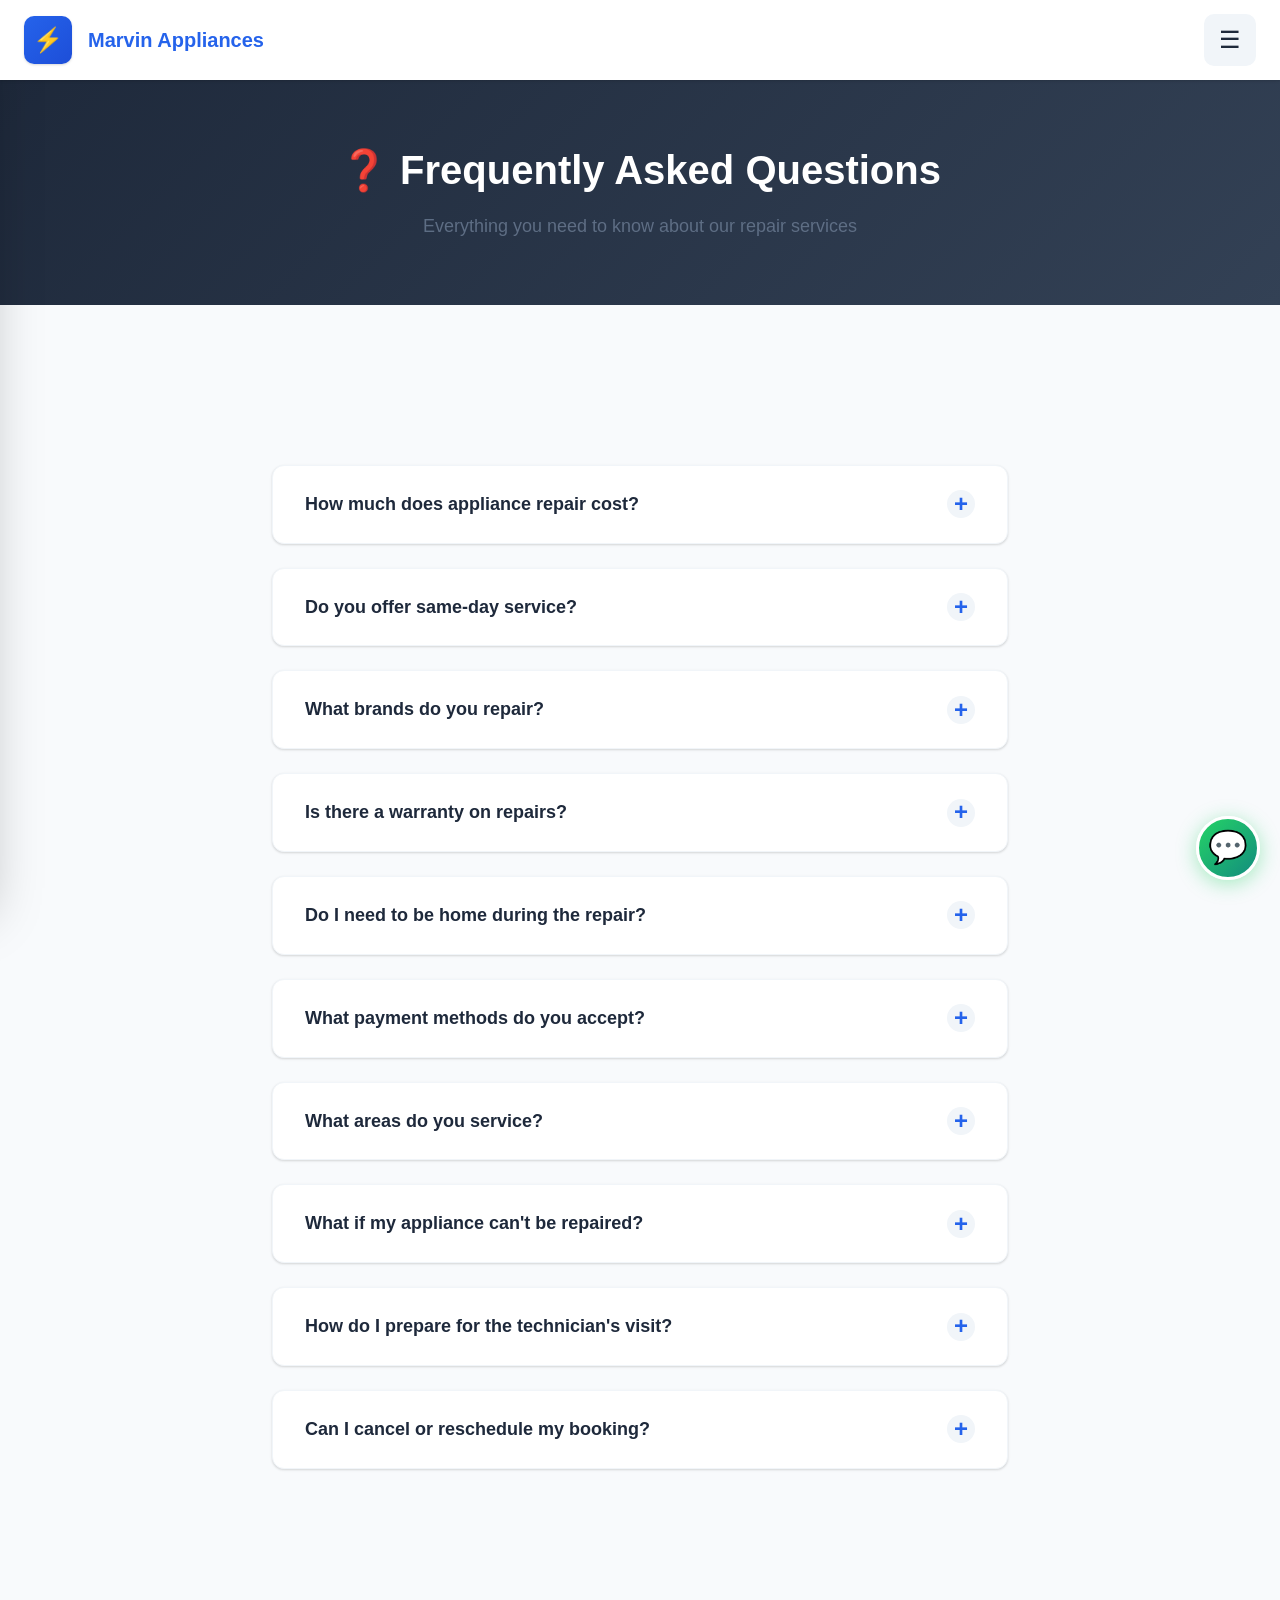
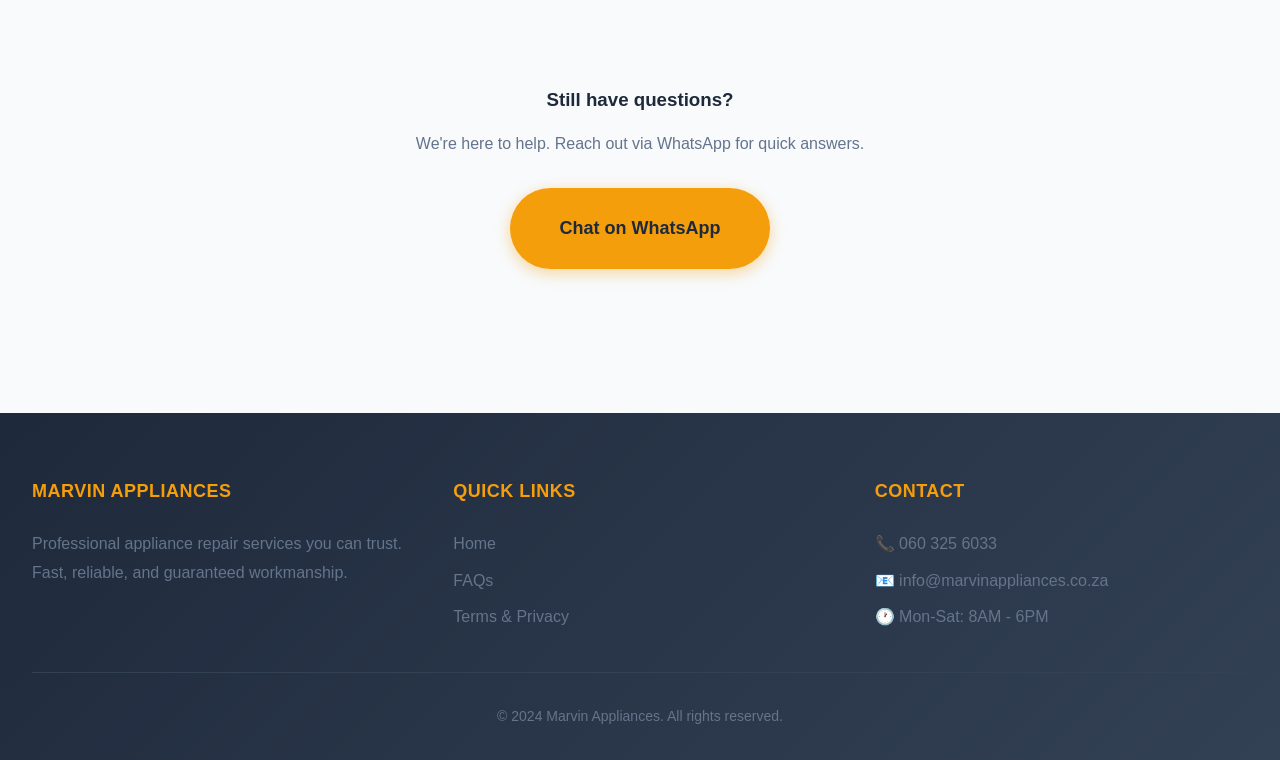
==== faq.html @ 92465cfc "update" ====
<!DOCTYPE html>
<html lang="en">
<head>
    <meta charset="UTF-8">
    <meta name="viewport" content="width=device-width, initial-scale=1.0, viewport-fit=cover">
    <meta name="description" content="Find answers about appliance repair pricing, warranties, booking process, and service areas.">
    <meta name="theme-color" content="#2563eb">
    <meta name="msapplication-TileColor" content="#2563eb">
    <meta name="apple-mobile-web-app-capable" content="yes">
    <meta name="apple-mobile-web-app-status-bar-style" content="default">
    <meta name="apple-mobile-web-app-title" content="Marvin Appliances">
    <meta name="format-detection" content="telephone=yes">
    <meta name="mobile-web-app-capable" content="yes">
    <link rel="canonical" href="https://marvinappliances.co.za/faq.html">
    <link rel="manifest" href="[data-uri]">
    <title>FAQs | Marvin Appliances</title>
    <link rel="stylesheet" href="styles.css">
</head>
<body>

    <!-- Header -->
    <header class="header">
        <a href="index.html" class="logo">
            <div class="logo-icon">⚡</div>
            <span>Marvin Appliances</span>
        </a>
        <button class="menu-toggle" id="menuToggle" aria-label="Toggle menu">
            ☰
        </button>
    </header>

    <!-- Sidebar Navigation -->
    <nav class="sidebar" id="sidebar">
        <ul class="sidebar-nav">
            <li><a href="index.html">🏠 Home</a></li>
            <li><a href="service-refrigerator.html">❄️ Refrigerator Repair</a></li>
            <li><a href="service-washing.html">🧺 Washing Machine Repair</a></li>
            <li><a href="service-microwave.html">🍳 Microwave & Oven Repair</a></li>
            <li><a href="service-tv.html">📺 TV & Electronics Repair</a></li>
            <li><a href="service-general.html">🔧 General Appliance Repair</a></li>
            <li><a href="faq.html">❓ FAQs</a></li>
            <li><a href="legal.html">📄 Terms & Privacy</a></li>
        </ul>
    </nav>
    <div class="sidebar-overlay" id="sidebarOverlay"></div>

    <!-- Page Header -->
    <section class="page-header">
        <h1>❓ Frequently Asked Questions</h1>
        <p>Everything you need to know about our repair services</p>
    </section>

    <main class="main-content">
        <section class="section" style="max-width: 800px;">

            <div class="faq-item">
                <div class="faq-question">
                    <span>How much does appliance repair cost?</span>
                    <span class="faq-icon">+</span>
                </div>
                <div class="faq-answer">
                    <p>Our call-out fee is R450, which includes diagnosis. Repair costs depend on the issue and parts needed. We provide a upfront quote before starting any work - no hidden fees. Most repairs range between R650 - R2500. We also offer a 'repair or replace' assessment if your appliance is old.</p>
                </div>
            </div>

            <div class="faq-item">
                <div class="faq-question">
                    <span>Do you offer same-day service?</span>
                    <span class="faq-icon">+</span>
                </div>
                <div class="faq-answer">
                    <p>Yes! For bookings made before 12 PM, we offer same-day service depending on your location and our schedule. Emergency repairs are prioritized. You'll get a confirmation call within 30 minutes of booking online.</p>
                </div>
            </div>

            <div class="faq-item">
                <div class="faq-question">
                    <span>What brands do you repair?</span>
                    <span class="faq-icon">+</span>
                </div>
                <div class="faq-answer">
                    <p>We repair all major brands including Samsung, LG, Defy, Whirlpool, Bosch, Siemens, Hisense, Kenwood, Russell Hobbs, and many more. If you don't see your brand listed, contact us - we likely still service it.</p>
                </div>
            </div>

            <div class="faq-item">
                <div class="faq-question">
                    <span>Is there a warranty on repairs?</span>
                    <span class="faq-icon">+</span>
                </div>
                <div class="faq-answer">
                    <p>Absolutely. All our repairs come with a 90-day warranty on workmanship and replaced parts. If the same issue recurs within this period, we'll fix it free of charge. This warranty is valid for the specific repair performed and does not cover new, unrelated issues.</p>
                </div>
            </div>

            <div class="faq-item">
                <div class="faq-question">
                    <span>Do I need to be home during the repair?</span>
                    <span class="faq-icon">+</span>
                </div>
                <div class="faq-answer">
                    <p>Yes, an adult (18+) needs to be present during the repair for access and payment authorization. The repair typically takes 1-2 hours depending on the complexity. We'll call 30 minutes before arrival so you don't have to wait around all day.</p>
                </div>
            </div>

            <div class="faq-item">
                <div class="faq-question">
                    <span>What payment methods do you accept?</span>
                    <span class="faq-icon">+</span>
                </div>
                <div class="faq-answer">
                    <p>We accept cash, EFT (Electronic Funds Transfer), and all major credit/debit cards. Payment is due upon completion of the repair. For EFT, we require proof of payment before the technician leaves.</p>
                </div>
            </div>

            <div class="faq-item">
                <div class="faq-question">
                    <span>What areas do you service?</span>
                    <span class="faq-icon">+</span>
                </div>
                <div class="faq-answer">
                    <p>We currently service Johannesburg, Pretoria, and surrounding areas within a 50km radius. If you're unsure whether we cover your area, WhatsApp us your location and we'll confirm immediately.</p>
                </div>
            </div>

            <div class="faq-item">
                <div class="faq-question">
                    <span>What if my appliance can't be repaired?</span>
                    <span class="faq-icon">+</span>
                </div>
                <div class="faq-answer">
                    <p>If we determine your appliance is beyond economical repair (BER), we'll provide a written assessment for insurance purposes if needed. You only pay the diagnosis fee (R450). We'll also give you honest advice on whether replacement makes more sense than repair.</p>
                </div>
            </div>

            <div class="faq-item">
                <div class="faq-question">
                    <span>How do I prepare for the technician's visit?</span>
                    <span class="faq-icon">+</span>
                </div>
                <div class="faq-answer">
                    <p>Please ensure the appliance is accessible (clear any items around it), have your appliance model number ready if possible, and ensure parking is available for our service vehicle. If it's a refrigerator, try to minimize opening it before we arrive to keep food cold.</p>
                </div>
            </div>

            <div class="faq-item">
                <div class="faq-question">
                    <span>Can I cancel or reschedule my booking?</span>
                    <span class="faq-icon">+</span>
                </div>
                <div class="faq-answer">
                    <p>Yes, you can cancel or reschedule free of charge up to 4 hours before your appointment. Please call or WhatsApp us at 060 325 6033. Late cancellations (less than 4 hours notice) may incur a R200 fee.</p>
                </div>
            </div>

        </section>

        <!-- Contact CTA -->
        <section class="section" style="text-align: center; background: var(--light); border-radius: 16px; margin: 2rem auto; max-width: 600px;">
            <h3>Still have questions?</h3>
            <p style="color: var(--secondary); margin: 1rem 0;">We're here to help. Reach out via WhatsApp for quick answers.</p>
            <a href="https://wa.me/27603256033" target="_blank" rel="noopener noreferrer" class="cta-button" style="margin-top: 1rem;">Chat on WhatsApp</a>
        </section>
    </main>

    <!-- Footer -->
    <footer class="footer">
        <div class="footer-content">
            <div class="footer-section">
                <h4>Marvin Appliances</h4>
                <p>Professional appliance repair services you can trust. Fast, reliable, and guaranteed workmanship.</p>
            </div>
            <div class="footer-section">
                <h4>Quick Links</h4>
                <p><a href="index.html">Home</a></p>
                <p><a href="faq.html">FAQs</a></p>
                <p><a href="legal.html">Terms & Privacy</a></p>
            </div>
            <div class="footer-section">
                <h4>Contact</h4>
                <p>📞 060 325 6033</p>
                <p>📧 info@marvinappliances.co.za</p>
                <p>🕐 Mon-Sat: 8AM - 6PM</p>
            </div>
        </div>
        <div class="footer-bottom">
            <p>&copy; 2024 Marvin Appliances. All rights reserved.</p>
        </div>
    </footer>

    <!-- WhatsApp Float Button -->
    <a href="https://wa.me/27603256033" target="_blank" rel="noopener noreferrer" class="whatsapp-float" target="_blank" rel="noopener noreferrer" aria-label="Chat on WhatsApp">
        💬
    </a>

    <script src="script.js"></script>

    <script src="script.js"></script>
</body>
</html>
---- styles.css ----
/* Marvin Appliances - Universal Responsive Design */
/* Mobile-First with Progressive Enhancement */

:root {
    /* Colors */
    --primary: #2563eb;
    --primary-dark: #1d4ed8;
    --primary-light: #3b82f6;
    --secondary: #64748b;
    --accent: #f59e0b;
    --accent-light: #fbbf24;
    --dark: #1e293b;
    --dark-light: #334155;
    --light: #f8fafc;
    --lighter: #f1f5f9;
    --white: #ffffff;
    --success: #10b981;
    --warning: #f59e0b;
    --error: #ef4444;
    --border: #e2e8f0;
    --border-light: #f1f5f9;

    /* Shadows */
    --shadow-xs: 0 1px 2px 0 rgba(0, 0, 0, 0.05);
    --shadow-sm: 0 1px 3px 0 rgba(0, 0, 0, 0.1), 0 1px 2px 0 rgba(0, 0, 0, 0.06);
    --shadow: 0 4px 6px -1px rgba(0, 0, 0, 0.1), 0 2px 4px -1px rgba(0, 0, 0, 0.06);
    --shadow-md: 0 10px 15px -3px rgba(0, 0, 0, 0.1), 0 4px 6px -2px rgba(0, 0, 0, 0.05);
    --shadow-lg: 0 20px 25px -5px rgba(0, 0, 0, 0.1), 0 10px 10px -5px rgba(0, 0, 0, 0.04);
    --shadow-xl: 0 25px 50px -12px rgba(0, 0, 0, 0.25);
    --shadow-inner: inset 0 2px 4px 0 rgba(0, 0, 0, 0.06);

    /* Spacing Scale */
    --space-1: clamp(0.25rem, 1vw, 0.5rem);
    --space-2: clamp(0.5rem, 2vw, 1rem);
    --space-3: clamp(0.75rem, 3vw, 1.5rem);
    --space-4: clamp(1rem, 4vw, 2rem);
    --space-5: clamp(1.5rem, 5vw, 3rem);
    --space-6: clamp(2rem, 6vw, 4rem);
    --space-8: clamp(3rem, 8vw, 6rem);

    /* Typography Scale */
    --text-xs: clamp(0.75rem, 2vw, 0.875rem);
    --text-sm: clamp(0.875rem, 2vw, 1rem);
    --text-base: clamp(0.9rem, 2.5vw, 1.125rem);
    --text-lg: clamp(1rem, 3vw, 1.25rem);
    --text-xl: clamp(1.125rem, 3.5vw, 1.5rem);
    --text-2xl: clamp(1.25rem, 4vw, 2rem);
    --text-3xl: clamp(1.5rem, 5vw, 2.5rem);
    --text-4xl: clamp(1.875rem, 6vw, 3.5rem);
    --text-5xl: clamp(2.25rem, 8vw, 4.5rem);

    /* Layout */
    --header-height: clamp(60px, 12vw, 80px);
    --max-width: 1400px;
    --content-max: 800px;

    /* Transitions */
    --transition-fast: 150ms ease;
    --transition-base: 300ms ease;
    --transition-slow: 500ms ease;
}

/* ==================== RESET & BASE ==================== */
*, *::before, *::after {
    margin: 0;
    padding: 0;
    box-sizing: border-box;
}

html {
    font-size: 16px;
    scroll-behavior: smooth;
    -webkit-text-size-adjust: 100%;
    -ms-text-size-adjust: 100%;
    -webkit-tap-highlight-color: transparent;
    text-rendering: optimizeLegibility;
    -webkit-font-smoothing: antialiased;
    -moz-osx-font-smoothing: grayscale;
}

body {
    font-family: -apple-system, BlinkMacSystemFont, 'Segoe UI', Roboto, 'Helvetica Neue', Arial, sans-serif;
    line-height: 1.6;
    color: var(--dark);
    background: var(--light);
    overflow-x: hidden;
    min-height: 100vh;
    min-height: 100dvh;
}

img, video, canvas, svg {
    display: block;
    max-width: 100%;
    height: auto;
}

input, button, textarea, select {
    font: inherit;
    color: inherit;
}

a {
    color: inherit;
    text-decoration: none;
}

ul, ol {
    list-style: none;
}

/* ==================== HEADER ==================== */
.header {
    background: var(--white);
    box-shadow: var(--shadow-sm);
    position: fixed;
    top: 0;
    left: 0;
    right: 0;
    z-index: 1000;
    height: var(--header-height);
    display: flex;
    align-items: center;
    justify-content: space-between;
    padding: 0 var(--space-3);
    transition: box-shadow var(--transition-base), transform var(--transition-base);
}

.header.scrolled {
    box-shadow: var(--shadow-md);
}

.header.hidden {
    transform: translateY(-100%);
}

.logo {
    display: flex;
    align-items: center;
    gap: var(--space-2);
    font-weight: 800;
    font-size: var(--text-lg);
    color: var(--primary);
    white-space: nowrap;
}

.logo-icon {
    width: clamp(36px, 10vw, 48px);
    height: clamp(36px, 10vw, 48px);
    background: linear-gradient(135deg, var(--primary) 0%, var(--primary-dark) 100%);
    border-radius: 10px;
    display: flex;
    align-items: center;
    justify-content: center;
    color: white;
    font-size: var(--text-xl);
    flex-shrink: 0;
    box-shadow: var(--shadow-sm);
}

/* Menu Toggle */
.menu-toggle {
    background: var(--lighter);
    border: none;
    border-radius: 10px;
    width: clamp(44px, 12vw, 52px);
    height: clamp(44px, 12vw, 52px);
    display: flex;
    align-items: center;
    justify-content: center;
    font-size: var(--text-xl);
    cursor: pointer;
    color: var(--dark);
    transition: all var(--transition-fast);
    position: relative;
    z-index: 1001;
    -webkit-tap-highlight-color: rgba(0,0,0,0.1);
}

.menu-toggle:hover, .menu-toggle:focus {
    background: var(--border);
    transform: scale(1.05);
}

.menu-toggle:active {
    transform: scale(0.95);
}

/* ==================== SIDEBAR ==================== */
.sidebar {
    position: fixed;
    top: 0;
    left: 0;
    width: min(85vw, 320px);
    height: 100vh;
    height: 100dvh;
    background: var(--white);
    box-shadow: var(--shadow-xl);
    z-index: 999;
    padding-top: calc(var(--header-height) + var(--space-4));
    overflow-y: auto;
    overflow-x: hidden;
    -webkit-overflow-scrolling: touch;
    transform: translateX(-100%);
    transition: transform var(--transition-base);
    will-change: transform;
}

.sidebar.active {
    transform: translateX(0);
}

.sidebar-overlay {
    position: fixed;
    inset: 0;
    background: rgba(0, 0, 0, 0.5);
    backdrop-filter: blur(4px);
    opacity: 0;
    visibility: hidden;
    transition: all var(--transition-base);
    z-index: 998;
}

.sidebar-overlay.active {
    opacity: 1;
    visibility: visible;
}

.sidebar-nav li {
    border-bottom: 1px solid var(--border-light);
}

.sidebar-nav a {
    display: flex;
    align-items: center;
    gap: var(--space-3);
    padding: var(--space-3) var(--space-4);
    font-weight: 500;
    font-size: var(--text-base);
    transition: all var(--transition-fast);
    position: relative;
    min-height: 56px;
}

.sidebar-nav a:hover, .sidebar-nav a:focus {
    background: var(--lighter);
    color: var(--primary);
    padding-left: calc(var(--space-4) + var(--space-2));
}

.sidebar-nav a::before {
    content: '';
    position: absolute;
    left: 0;
    top: 0;
    bottom: 0;
    width: 4px;
    background: var(--primary);
    transform: scaleY(0);
    transition: transform var(--transition-fast);
}

.sidebar-nav a:hover::before, .sidebar-nav a:focus::before {
    transform: scaleY(1);
}

/* ==================== MAIN CONTENT ==================== */
.main-content {
    margin-top: var(--header-height);
    min-height: calc(100dvh - var(--header-height));
}

/* ==================== HERO SECTION ==================== */
.hero {
    background: linear-gradient(135deg, var(--primary) 0%, var(--primary-dark) 100%);
    color: var(--white);
    padding: var(--space-8) var(--space-4);
    text-align: center;
    position: relative;
    overflow: hidden;
}

.hero::before {
    content: '';
    position: absolute;
    top: -50%;
    right: -20%;
    width: min(100vw, 800px);
    height: min(100vw, 800px);
    background: rgba(255, 255, 255, 0.08);
    border-radius: 50%;
    animation: float 20s ease-in-out infinite;
}

@keyframes float {
    0%, 100% { transform: translate(0, 0) rotate(0deg); }
    50% { transform: translate(-30px, -30px) rotate(10deg); }
}

.hero-content {
    position: relative;
    z-index: 1;
    max-width: var(--content-max);
    margin: 0 auto;
}

.hero h1 {
    font-size: var(--text-4xl);
    font-weight: 800;
    line-height: 1.2;
    margin-bottom: var(--space-3);
    text-wrap: balance;
}

.hero p {
    font-size: var(--text-lg);
    opacity: 0.95;
    margin-bottom: var(--space-5);
    max-width: 600px;
    margin-left: auto;
    margin-right: auto;
    text-wrap: pretty;
}

/* CTA Button */
.cta-button {
    display: inline-flex;
    align-items: center;
    justify-content: center;
    gap: var(--space-2);
    background: var(--accent);
    color: var(--dark);
    padding: var(--space-3) var(--space-5);
    border-radius: 50px;
    font-weight: 700;
    font-size: var(--text-base);
    box-shadow: 0 4px 15px rgba(245, 158, 11, 0.4);
    transition: all var(--transition-fast);
    min-height: 52px;
    border: 2px solid transparent;
    position: relative;
    overflow: hidden;
}

.cta-button::after {
    content: '';
    position: absolute;
    top: 50%;
    left: 50%;
    width: 0;
    height: 0;
    background: rgba(255,255,255,0.3);
    border-radius: 50%;
    transform: translate(-50%, -50%);
    transition: width 0.6s, height 0.6s;
}

.cta-button:hover, .cta-button:focus {
    transform: translateY(-2px);
    box-shadow: 0 8px 25px rgba(245, 158, 11, 0.5);
    background: var(--accent-light);
}

.cta-button:active {
    transform: translateY(0);
}

.cta-button:active::after {
    width: 300px;
    height: 300px;
}

/* ==================== SECTIONS ==================== */
.section {
    padding: var(--space-6) var(--space-4);
    max-width: var(--max-width);
    margin: 0 auto;
}

.section-title {
    text-align: center;
    font-size: var(--text-3xl);
    margin-bottom: var(--space-2);
    color: var(--dark);
    text-wrap: balance;
}

.section-subtitle {
    text-align: center;
    color: var(--secondary);
    margin-bottom: var(--space-5);
    font-size: var(--text-base);
    max-width: 600px;
    margin-left: auto;
    margin-right: auto;
}

/* ==================== SERVICES GRID ==================== */
.services-grid {
    display: grid;
    grid-template-columns: 1fr;
    gap: var(--space-4);
    margin-top: var(--space-4);
}

.service-card {
    background: var(--white);
    border-radius: 16px;
    padding: var(--space-4);
    box-shadow: var(--shadow);
    transition: all var(--transition-base);
    border: 1px solid var(--border-light);
    display: flex;
    flex-direction: column;
    position: relative;
    overflow: hidden;
}

.service-card::before {
    content: '';
    position: absolute;
    top: 0;
    left: 0;
    right: 0;
    height: 3px;
    background: linear-gradient(90deg, var(--primary), var(--primary-light));
    transform: scaleX(0);
    transition: transform var(--transition-base);
}

.service-card:hover, .service-card:focus {
    transform: translateY(-4px);
    box-shadow: var(--shadow-lg);
    border-color: var(--primary);
}

.service-card:hover::before, .service-card:focus::before {
    transform: scaleX(1);
}

.service-icon {
    width: clamp(56px, 15vw, 64px);
    height: clamp(56px, 15vw, 64px);
    background: linear-gradient(135deg, var(--lighter) 0%, var(--border-light) 100%);
    border-radius: 12px;
    display: flex;
    align-items: center;
    justify-content: center;
    font-size: var(--text-2xl);
    margin-bottom: var(--space-3);
    transition: all var(--transition-base);
    flex-shrink: 0;
}

.service-card:hover .service-icon, .service-card:focus .service-icon {
    background: var(--primary);
    color: white;
    transform: scale(1.1) rotate(5deg);
}

.service-card h3 {
    font-size: var(--text-xl);
    margin-bottom: var(--space-2);
    color: var(--dark);
}

.service-card p {
    color: var(--secondary);
    font-size: var(--text-sm);
    line-height: 1.7;
    flex-grow: 1;
    margin-bottom: var(--space-3);
}

.service-link {
    color: var(--primary);
    font-weight: 600;
    display: inline-flex;
    align-items: center;
    gap: var(--space-2);
    font-size: var(--text-sm);
    transition: gap var(--transition-fast);
}

.service-card:hover .service-link {
    gap: var(--space-3);
}

/* ==================== TRUST SECTION ==================== */
.trust-section {
    background: var(--white);
    padding: var(--space-6) var(--space-4);
}

.trust-grid {
    display: grid;
    grid-template-columns: repeat(2, 1fr);
    gap: var(--space-4);
    max-width: 900px;
    margin: 0 auto;
}

.trust-item {
    text-align: center;
    padding: var(--space-3);
    background: var(--lighter);
    border-radius: 12px;
    transition: all var(--transition-fast);
}

.trust-item:hover {
    transform: translateY(-2px);
    box-shadow: var(--shadow-sm);
}

.trust-number {
    font-size: var(--text-3xl);
    font-weight: 800;
    color: var(--primary);
    display: block;
    line-height: 1;
    margin-bottom: var(--space-1);
}

.trust-label {
    color: var(--secondary);
    font-size: var(--text-xs);
    text-transform: uppercase;
    letter-spacing: 0.5px;
    font-weight: 600;
}

/* ==================== PAGE HEADER ==================== */
.page-header {
    background: linear-gradient(135deg, var(--dark) 0%, var(--dark-light) 100%);
    color: var(--white);
    padding: var(--space-6) var(--space-4);
    text-align: center;
    margin-top: var(--header-height);
}

.page-header h1 {
    font-size: var(--text-3xl);
    margin-bottom: var(--space-2);
    line-height: 1.3;
}

.page-header p {
    color: var(--secondary);
    font-size: var(--text-base);
    opacity: 0.9;
}

/* ==================== BOOKING FORM ==================== */
.booking-section {
    max-width: min(90vw, 600px);
    margin: 0 auto;
    padding: var(--space-4);
}

.form-wrapper {
    background: var(--white);
    border-radius: 20px;
    padding: var(--space-4);
    box-shadow: var(--shadow);
    border: 1px solid var(--border-light);
}

.form-group {
    margin-bottom: var(--space-3);
}

.form-group label {
    display: block;
    margin-bottom: var(--space-1);
    font-weight: 600;
    color: var(--dark);
    font-size: var(--text-sm);
}

.form-group label .required {
    color: var(--error);
    margin-left: 2px;
}

.form-group input,
.form-group select,
.form-group textarea {
    width: 100%;
    padding: var(--space-3);
    border: 2px solid var(--border);
    border-radius: 10px;
    font-size: var(--text-base);
    transition: all var(--transition-fast);
    background: var(--white);
    min-height: 52px;
}

.form-group input:focus,
.form-group select:focus,
.form-group textarea:focus {
    outline: none;
    border-color: var(--primary);
    box-shadow: 0 0 0 4px rgba(37, 99, 235, 0.1);
}

.form-group input:hover,
.form-group select:hover,
.form-group textarea:hover {
    border-color: var(--secondary);
}

.form-group textarea {
    resize: vertical;
    min-height: 120px;
}

.form-row {
    display: grid;
    grid-template-columns: 1fr;
    gap: var(--space-3);
}

.submit-btn {
    width: 100%;
    background: linear-gradient(135deg, var(--primary) 0%, var(--primary-dark) 100%);
    color: white;
    border: none;
    padding: var(--space-3);
    border-radius: 10px;
    font-size: var(--text-base);
    font-weight: 700;
    cursor: pointer;
    transition: all var(--transition-fast);
    min-height: 56px;
    display: flex;
    align-items: center;
    justify-content: center;
    gap: var(--space-2);
    position: relative;
    overflow: hidden;
}

.submit-btn:hover, .submit-btn:focus {
    transform: translateY(-2px);
    box-shadow: var(--shadow-md);
}

.submit-btn:active {
    transform: translateY(0);
}

.submit-btn:disabled {
    opacity: 0.7;
    cursor: not-allowed;
    transform: none;
}

/* ==================== FAQ ==================== */
.faq-list {
    max-width: min(90vw, 800px);
    margin: 0 auto;
}

.faq-item {
    background: var(--white);
    border-radius: 12px;
    margin-bottom: var(--space-3);
    box-shadow: var(--shadow-sm);
    overflow: hidden;
    border: 1px solid var(--border-light);
}

.faq-question {
    padding: var(--space-3) var(--space-4);
    cursor: pointer;
    display: flex;
    justify-content: space-between;
    align-items: center;
    font-weight: 600;
    font-size: var(--text-base);
    transition: all var(--transition-fast);
    gap: var(--space-3);
    min-height: 60px;
}

.faq-question:hover, .faq-question:focus {
    background: var(--lighter);
}

.faq-icon {
    font-size: var(--text-xl);
    transition: transform var(--transition-base);
    flex-shrink: 0;
    color: var(--primary);
    width: 28px;
    height: 28px;
    display: flex;
    align-items: center;
    justify-content: center;
    background: var(--lighter);
    border-radius: 50%;
}

.faq-item.active .faq-icon {
    transform: rotate(45deg);
    background: var(--primary);
    color: white;
}

.faq-answer {
    padding: 0 var(--space-4);
    max-height: 0;
    overflow: hidden;
    transition: all var(--transition-base);
    color: var(--secondary);
    font-size: var(--text-sm);
    line-height: 1.8;
}

.faq-item.active .faq-answer {
    padding: 0 var(--space-4) var(--space-4);
    max-height: 500px;
}

/* ==================== LEGAL CONTENT ==================== */
.legal-content {
    max-width: min(90vw, 800px);
    margin: 0 auto;
    padding: var(--space-4);
    background: var(--white);
    border-radius: 16px;
    box-shadow: var(--shadow);
    border: 1px solid var(--border-light);
}

.legal-content h2 {
    color: var(--dark);
    margin: var(--space-5) 0 var(--space-3);
    font-size: var(--text-xl);
    padding-bottom: var(--space-2);
    border-bottom: 2px solid var(--border);
}

.legal-content h2:first-child {
    margin-top: 0;
}

.legal-content h3 {
    color: var(--secondary);
    margin: var(--space-4) 0 var(--space-2);
    font-size: var(--text-lg);
}

.legal-content p,
.legal-content li {
    color: var(--secondary);
    margin-bottom: var(--space-2);
    line-height: 1.8;
    font-size: var(--text-sm);
}

.legal-content ul {
    padding-left: var(--space-4);
    margin-bottom: var(--space-3);
}

.legal-content li {
    position: relative;
}

.legal-content li::marker {
    color: var(--primary);
}

/* ==================== WHATSAPP FLOAT ==================== */
.whatsapp-float {
    position: fixed;
    bottom: max(20px, env(safe-area-inset-bottom));
    right: max(20px, env(safe-area-inset-right));
    width: clamp(56px, 15vw, 64px);
    height: clamp(56px, 15vw, 64px);
    background: linear-gradient(135deg, #25d366 0%, #128c7e 100%);
    color: white;
    border-radius: 50%;
    display: flex;
    align-items: center;
    justify-content: center;
    font-size: var(--text-2xl);
    box-shadow: 0 4px 20px rgba(37, 211, 102, 0.4);
    cursor: pointer;
    z-index: 997;
    transition: all var(--transition-fast);
    border: 3px solid white;
    animation: pulse 2s infinite;
}

@keyframes pulse {
    0%, 100% { box-shadow: 0 4px 20px rgba(37, 211, 102, 0.4); }
    50% { box-shadow: 0 4px 30px rgba(37, 211, 102, 0.6); }
}

.whatsapp-float:hover, .whatsapp-float:focus {
    transform: scale(1.1) rotate(10deg);
    animation: none;
}

.whatsapp-float:active {
    transform: scale(0.95);
}

/* ==================== FOOTER ==================== */
.footer {
    background: linear-gradient(135deg, var(--dark) 0%, var(--dark-light) 100%);
    color: var(--white);
    padding: var(--space-6) var(--space-4) var(--space-4);
    margin-top: var(--space-6);
}

.footer-content {
    max-width: var(--max-width);
    margin: 0 auto;
    display: grid;
    grid-template-columns: 1fr;
    gap: var(--space-5);
}

.footer-section h4 {
    margin-bottom: var(--space-3);
    color: var(--accent);
    font-size: var(--text-base);
    text-transform: uppercase;
    letter-spacing: 0.5px;
}

.footer-section p,
.footer-section a {
    color: var(--secondary);
    text-decoration: none;
    line-height: 1.8;
    font-size: var(--text-sm);
    display: block;
    margin-bottom: var(--space-1);
    transition: color var(--transition-fast);
}

.footer-section a:hover, .footer-section a:focus {
    color: var(--white);
}

.footer-bottom {
    text-align: center;
    padding-top: var(--space-4);
    margin-top: var(--space-4);
    border-top: 1px solid var(--dark-light);
    color: var(--secondary);
    font-size: var(--text-xs);
}

/* ==================== SUCCESS MESSAGE ==================== */
.success-message {
    background: linear-gradient(135deg, var(--success) 0%, #059669 100%);
    color: white;
    padding: var(--space-3);
    border-radius: 10px;
    margin-bottom: var(--space-4);
    display: none;
    font-size: var(--text-sm);
    text-align: center;
    font-weight: 600;
    animation: slideDown 0.3s ease;
}

.success-message.show {
    display: block;
}

@keyframes slideDown {
    from {
        opacity: 0;
        transform: translateY(-10px);
    }
    to {
        opacity: 1;
        transform: translateY(0);
    }
}

/* ==================== UTILITY CLASSES ==================== */
.text-center { text-align: center; }
.text-left { text-align: left; }
.text-right { text-align: right; }
.hidden { display: none !important; }
.sr-only {
    position: absolute;
    width: 1px;
    height: 1px;
    padding: 0;
    margin: -1px;
    overflow: hidden;
    clip: rect(0, 0, 0, 0);
    white-space: nowrap;
    border: 0;
}

/* ==================== TABLET (768px) ==================== */
@media (min-width: 768px) {
    .services-grid {
        grid-template-columns: repeat(2, 1fr);
    }

    .trust-grid {
        grid-template-columns: repeat(4, 1fr);
    }

    .footer-content {
        grid-template-columns: repeat(2, 1fr);
    }

    .form-row {
        grid-template-columns: repeat(2, 1fr);
    }

    .hero h1 {
        font-size: var(--text-5xl);
    }
}

/* ==================== LAPTOP (1024px) ==================== */
@media (min-width: 1024px) {
    .services-grid {
        grid-template-columns: repeat(3, 1fr);
    }

    .services-grid.two-col {
        grid-template-columns: repeat(2, 1fr);
        max-width: 900px;
        margin-left: auto;
        margin-right: auto;
    }

    .footer-content {
        grid-template-columns: repeat(3, 1fr);
    }

    .hero h1 {
        font-size: 3.5rem;
    }

    .section {
        padding: 5rem 2rem;
    }
}

/* ==================== DESKTOP (1280px) ==================== */
@media (min-width: 1280px) {
    .services-grid {
        gap: 2rem;
    }

    .hero h1 {
        font-size: 4rem;
    }
}

/* ==================== LARGE SCREENS (1536px) ==================== */
@media (min-width: 1536px) {
    :root {
        --max-width: 1600px;
    }

    .section {
        padding: 6rem 2rem;
    }
}

/* ==================== SMALL PHONES (320px - 375px) ==================== */
@media (max-width: 375px) {
    :root {
        --text-base: 0.875rem;
        --text-lg: 1rem;
    }

    .trust-grid {
        grid-template-columns: 1fr;
        gap: var(--space-2);
    }

    .trust-item {
        display: flex;
        align-items: center;
        justify-content: space-between;
        text-align: left;
        padding: var(--space-2) var(--space-3);
    }

    .trust-number {
        font-size: var(--text-xl);
    }

    .sidebar {
        width: 90vw;
    }
}

/* ==================== LANDSCAPE MOBILE ==================== */
@media (max-height: 500px) and (orientation: landscape) {
    .hero {
        padding: var(--space-4) var(--space-3);
    }

    .hero h1 {
        font-size: var(--text-2xl);
    }

    .sidebar {
        padding-top: 60px;
    }

    :root {
        --header-height: 50px;
    }
}

/* ==================== ACCESSIBILITY ==================== */
@media (prefers-reduced-motion: reduce) {
    *, *::before, *::after {
        animation-duration: 0.01ms !important;
        animation-iteration-count: 1 !important;
        transition-duration: 0.01ms !important;
        scroll-behavior: auto !important;
    }

    .whatsapp-float {
        animation: none;
    }
}

/* Focus Visible */
:focus-visible {
    outline: 3px solid var(--accent);
    outline-offset: 2px;
}

/* High Contrast */
@media (prefers-contrast: high) {
    :root {
        --primary: #0052cc;
        --secondary: #000000;
        --border: #000000;
    }

    .service-card, .faq-item, .legal-content {
        border: 2px solid black;
    }
}

/* ==================== DARK MODE ==================== */
@media (prefers-color-scheme: dark) {
    :root {
        --light: #0f172a;
        --lighter: #1e293b;
        --white: #1e293b;
        --dark: #f8fafc;
        --border: #334155;
        --border-light: #334155;
    }

    body {
        background: var(--light);
    }

    .header, .service-card, .faq-item, .legal-content, .form-wrapper {
        background: var(--white);
    }

    .trust-section {
        background: var(--white);
    }

    .form-group input, .form-group select, .form-group textarea {
        background: #334155;
        color: white;
        border-color: #475569;
    }

    .sidebar-nav a:hover, .sidebar-nav a:focus {
        background: var(--lighter);
    }
}

/* ==================== PRINT ==================== */
@media print {
    .header, .sidebar, .sidebar-overlay, .whatsapp-float, .cta-button, .submit-btn, .menu-toggle {
        display: none !important;
    }

    .main-content {
        margin-top: 0;
    }

    body {
        background: white;
        color: black;
    }

    .service-card, .faq-item, .legal-content {
        break-inside: avoid;
        box-shadow: none;
        border: 1px solid #ccc;
        page-break-inside: avoid;
    }

    a[href]::after {
        content: " (" attr(href) ")";
        font-size: 0.8em;
        opacity: 0.7;
    }
}

/* ==================== TOUCH DEVICE OPTIMIZATIONS ==================== */
@media (hover: none) and (pointer: coarse) {
    .service-card:hover {
        transform: none;
    }

    .service-card:active {
        transform: scale(0.98);
    }

    .cta-button:hover, .whatsapp-float:hover {
        transform: none;
    }

    .cta-button:active, .whatsapp-float:active {
        transform: scale(0.95);
    }
}

/* ==================== SAFE AREA SUPPORT ==================== */
@supports (padding-top: env(safe-area-inset-top)) {
    .header {
        padding-top: env(safe-area-inset-top);
        height: calc(var(--header-height) + env(safe-area-inset-top));
    }

    .main-content {
        margin-top: calc(var(--header-height) + env(safe-area-inset-top));
    }

    .sidebar {
        padding-top: calc(var(--header-height) + env(safe-area-inset-top) + var(--space-4));
    }

    .page-header {
        margin-top: calc(var(--header-height) + env(safe-area-inset-top));
    }

    .whatsapp-float {
        bottom: max(20px, env(safe-area-inset-bottom));
        right: max(20px, env(safe-area-inset-right));
    }
}

/* ==================== iOS SAFARI FIXES ==================== */
@supports (-webkit-touch-callout: none) {
    body {
        -webkit-overflow-scrolling: touch;
    }

    .sidebar {
        -webkit-overflow-scrolling: touch;
    }

    input, textarea, select {
        font-size: 16px; /* Prevents zoom on focus */
    }
}

/* ==================== MODERN BROWSER FEATURES ==================== */
@supports (container-type: inline-size) {
    .service-card {
        container-type: inline-size;
    }
}

@supports (aspect-ratio: 1) {
    .logo-icon {
        aspect-ratio: 1;
    }
}
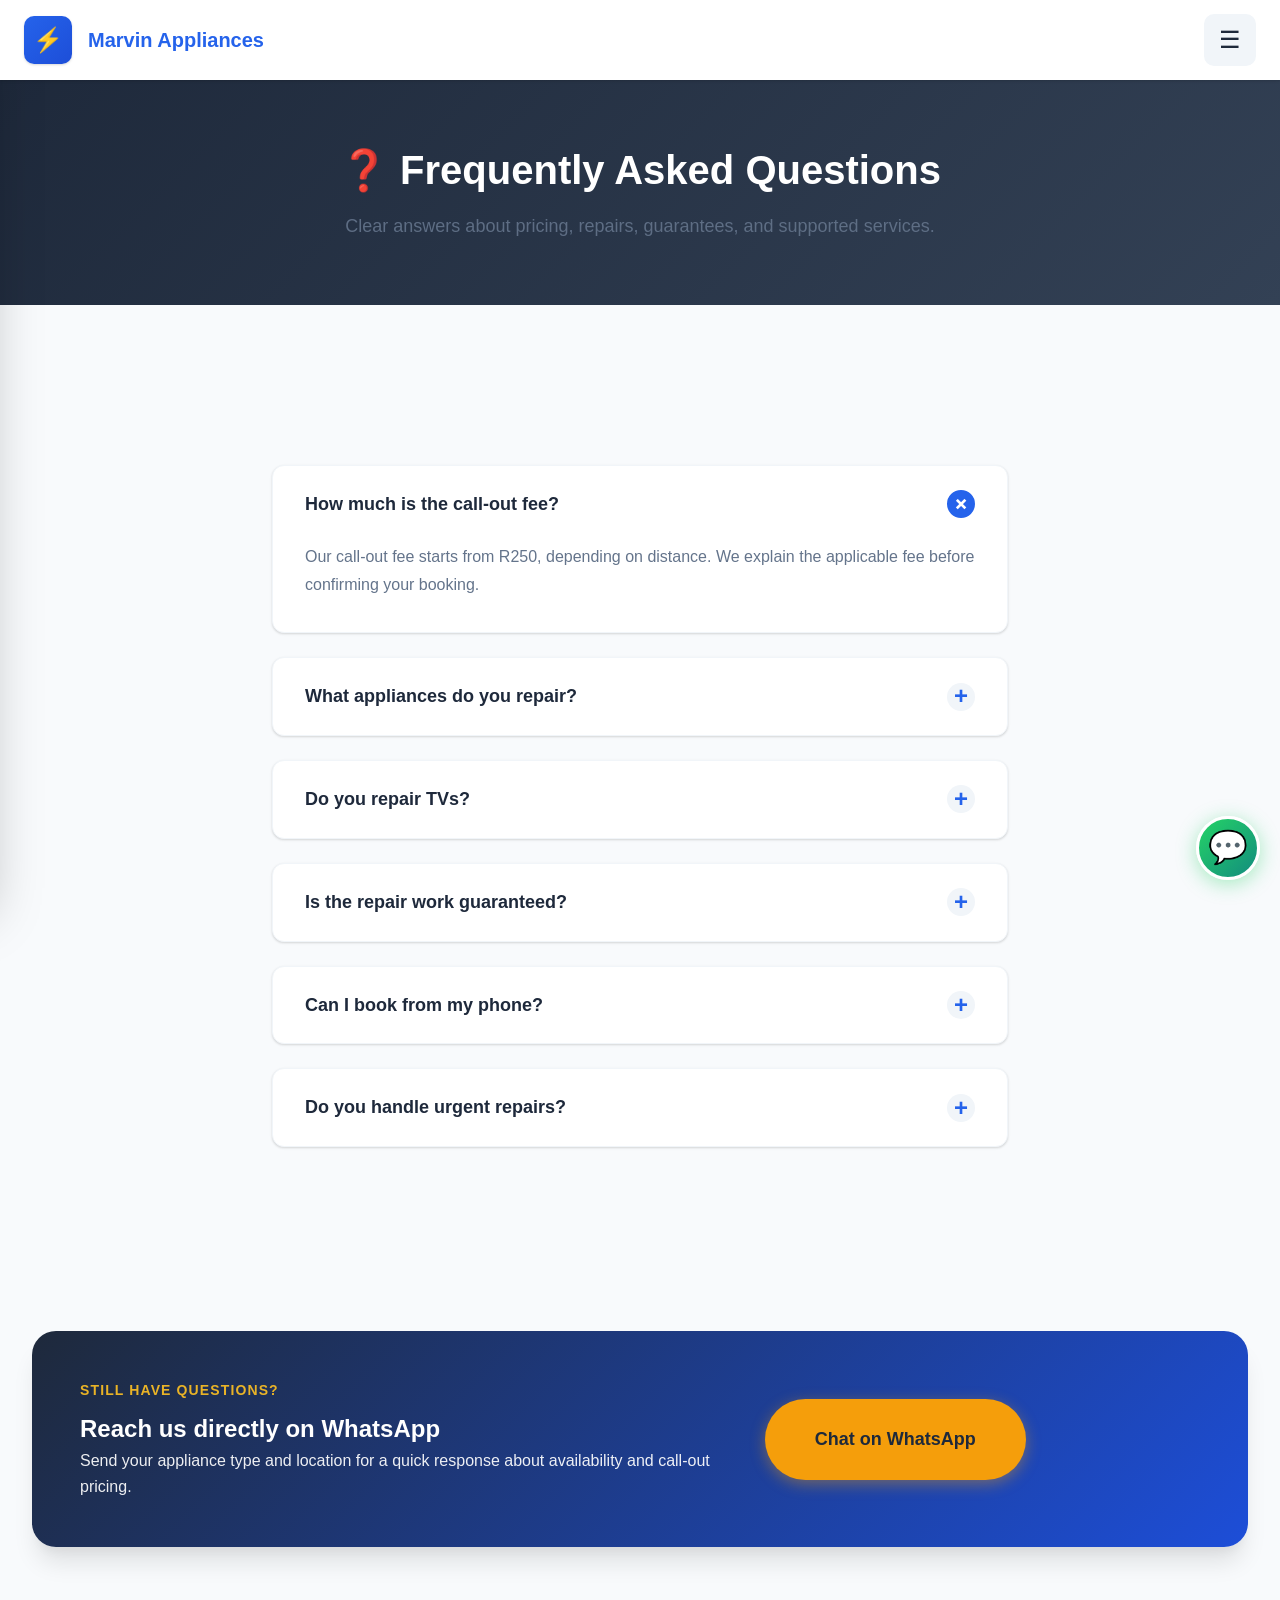
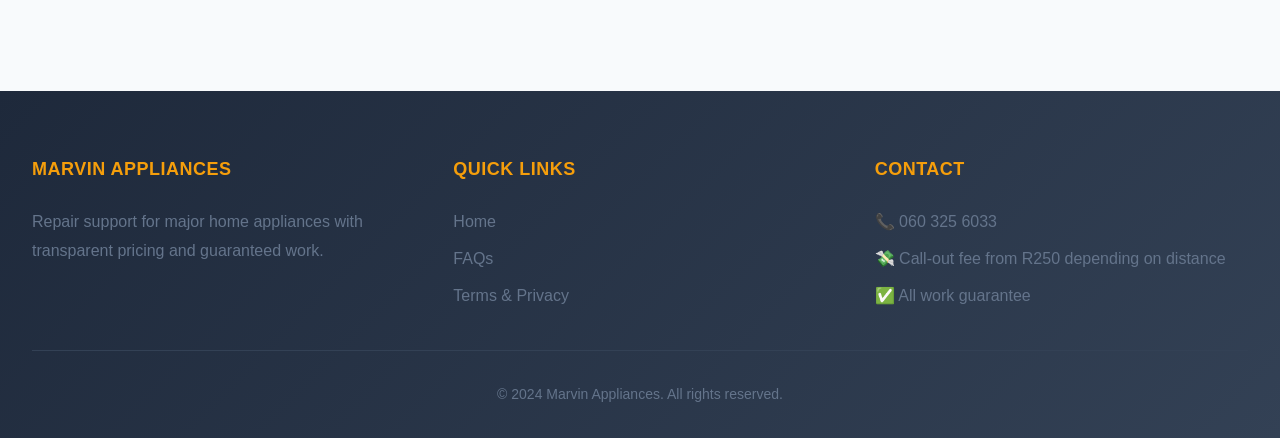
==== commit ea3b648c: "Update appliance services and mobile layout" ====
--- a/faq.html
+++ b/faq.html
@@ -3,7 +3,7 @@
 <head>
     <meta charset="UTF-8">
     <meta name="viewport" content="width=device-width, initial-scale=1.0, viewport-fit=cover">
-    <meta name="description" content="Find answers about appliance repair pricing, warranties, booking process, and service areas.">
+    <meta name="description" content="Answers about pricing, guarantees, service areas, and supported appliance categories for Marvin Appliances.">
     <meta name="theme-color" content="#2563eb">
     <meta name="msapplication-TileColor" content="#2563eb">
     <meta name="apple-mobile-web-app-capable" content="yes">
@@ -12,163 +12,85 @@
     <meta name="format-detection" content="telephone=yes">
     <meta name="mobile-web-app-capable" content="yes">
     <link rel="canonical" href="https://marvinappliances.co.za/faq.html">
-    <link rel="manifest" href="[data-uri]">
     <title>FAQs | Marvin Appliances</title>
     <link rel="stylesheet" href="styles.css">
 </head>
 <body>
-
-    <!-- Header -->
     <header class="header">
-        <a href="index.html" class="logo">
-            <div class="logo-icon">⚡</div>
-            <span>Marvin Appliances</span>
-        </a>
-        <button class="menu-toggle" id="menuToggle" aria-label="Toggle menu">
-            ☰
-        </button>
+        <a href="index.html" class="logo"><div class="logo-icon">⚡</div><span>Marvin Appliances</span></a>
+        <button class="menu-toggle" id="menuToggle" aria-label="Toggle menu" aria-expanded="false">☰</button>
     </header>
 
-    <!-- Sidebar Navigation -->
     <nav class="sidebar" id="sidebar">
         <ul class="sidebar-nav">
             <li><a href="index.html">🏠 Home</a></li>
-            <li><a href="service-refrigerator.html">❄️ Refrigerator Repair</a></li>
-            <li><a href="service-washing.html">🧺 Washing Machine Repair</a></li>
-            <li><a href="service-microwave.html">🍳 Microwave & Oven Repair</a></li>
-            <li><a href="service-tv.html">📺 TV & Electronics Repair</a></li>
-            <li><a href="service-general.html">🔧 General Appliance Repair</a></li>
+            <li><a href="service-refrigerator.html">❄️ Fridge, Freezer & Ice Machine</a></li>
+            <li><a href="service-washing.html">🧺 Washing Machine & Tumble Dryer</a></li>
+            <li><a href="service-microwave.html">🍳 Microwaves, Stoves & Ovens</a></li>
+            <li><a href="service-general.html">🔧 Dishwashers, Gas Stoves & Geysers</a></li>
             <li><a href="faq.html">❓ FAQs</a></li>
             <li><a href="legal.html">📄 Terms & Privacy</a></li>
         </ul>
     </nav>
     <div class="sidebar-overlay" id="sidebarOverlay"></div>
 
-    <!-- Page Header -->
     <section class="page-header">
         <h1>❓ Frequently Asked Questions</h1>
-        <p>Everything you need to know about our repair services</p>
+        <p>Clear answers about pricing, repairs, guarantees, and supported services.</p>
     </section>
 
     <main class="main-content">
-        <section class="section" style="max-width: 800px;">
-
-            <div class="faq-item">
-                <div class="faq-question">
-                    <span>How much does appliance repair cost?</span>
-                    <span class="faq-icon">+</span>
-                </div>
-                <div class="faq-answer">
-                    <p>Our call-out fee is R450, which includes diagnosis. Repair costs depend on the issue and parts needed. We provide a upfront quote before starting any work - no hidden fees. Most repairs range between R650 - R2500. We also offer a 'repair or replace' assessment if your appliance is old.</p>
-                </div>
+        <section class="section faq-list">
+            <div class="faq-item active">
+                <div class="faq-question"><span>How much is the call-out fee?</span><span class="faq-icon">+</span></div>
+                <div class="faq-answer"><p>Our call-out fee starts from R250, depending on distance. We explain the applicable fee before confirming your booking.</p></div>
             </div>
 
             <div class="faq-item">
-                <div class="faq-question">
-                    <span>Do you offer same-day service?</span>
-                    <span class="faq-icon">+</span>
-                </div>
-                <div class="faq-answer">
-                    <p>Yes! For bookings made before 12 PM, we offer same-day service depending on your location and our schedule. Emergency repairs are prioritized. You'll get a confirmation call within 30 minutes of booking online.</p>
-                </div>
+                <div class="faq-question"><span>What appliances do you repair?</span><span class="faq-icon">+</span></div>
+                <div class="faq-answer"><p>We repair washing machines, tumble dryers, fridge and freezers, stoves and ovens, microwaves, dishwashers, gas stoves, geysers, and ice machines.</p></div>
             </div>
 
             <div class="faq-item">
-                <div class="faq-question">
-                    <span>What brands do you repair?</span>
-                    <span class="faq-icon">+</span>
-                </div>
-                <div class="faq-answer">
-                    <p>We repair all major brands including Samsung, LG, Defy, Whirlpool, Bosch, Siemens, Hisense, Kenwood, Russell Hobbs, and many more. If you don't see your brand listed, contact us - we likely still service it.</p>
-                </div>
+                <div class="faq-question"><span>Do you repair TVs?</span><span class="faq-icon">+</span></div>
+                <div class="faq-answer"><p>No. The website is now focused only on the appliance categories listed above, and TV repairs are intentionally excluded.</p></div>
             </div>
 
             <div class="faq-item">
-                <div class="faq-question">
-                    <span>Is there a warranty on repairs?</span>
-                    <span class="faq-icon">+</span>
-                </div>
-                <div class="faq-answer">
-                    <p>Absolutely. All our repairs come with a 90-day warranty on workmanship and replaced parts. If the same issue recurs within this period, we'll fix it free of charge. This warranty is valid for the specific repair performed and does not cover new, unrelated issues.</p>
-                </div>
+                <div class="faq-question"><span>Is the repair work guaranteed?</span><span class="faq-icon">+</span></div>
+                <div class="faq-answer"><p>Yes. All completed repair work is backed by our workmanship guarantee, giving customers extra confidence when booking with us.</p></div>
             </div>
 
             <div class="faq-item">
-                <div class="faq-question">
-                    <span>Do I need to be home during the repair?</span>
-                    <span class="faq-icon">+</span>
-                </div>
-                <div class="faq-answer">
-                    <p>Yes, an adult (18+) needs to be present during the repair for access and payment authorization. The repair typically takes 1-2 hours depending on the complexity. We'll call 30 minutes before arrival so you don't have to wait around all day.</p>
-                </div>
+                <div class="faq-question"><span>Can I book from my phone?</span><span class="faq-icon">+</span></div>
+                <div class="faq-answer"><p>Yes. The site layout and booking forms were designed to work cleanly on mobile, tablet, laptop, and larger screens.</p></div>
             </div>
 
             <div class="faq-item">
-                <div class="faq-question">
-                    <span>What payment methods do you accept?</span>
-                    <span class="faq-icon">+</span>
+                <div class="faq-question"><span>Do you handle urgent repairs?</span><span class="faq-icon">+</span></div>
+                <div class="faq-answer"><p>Yes. Message or call us with the appliance type, your area, and the fault so we can guide you on the next available slot.</p></div>
+            </div>
+        </section>
+
+        <section class="section">
+            <div class="contact-banner">
+                <div>
+                    <p class="contact-banner-label">Still have questions?</p>
+                    <h2>Reach us directly on WhatsApp</h2>
+                    <p>Send your appliance type and location for a quick response about availability and call-out pricing.</p>
                 </div>
-                <div class="faq-answer">
-                    <p>We accept cash, EFT (Electronic Funds Transfer), and all major credit/debit cards. Payment is due upon completion of the repair. For EFT, we require proof of payment before the technician leaves.</p>
+                <div class="contact-banner-actions">
+                    <a href="https://wa.me/27603256033" target="_blank" rel="noopener noreferrer" class="cta-button">Chat on WhatsApp</a>
                 </div>
             </div>
-
-            <div class="faq-item">
-                <div class="faq-question">
-                    <span>What areas do you service?</span>
-                    <span class="faq-icon">+</span>
-                </div>
-                <div class="faq-answer">
-                    <p>We currently service Johannesburg, Pretoria, and surrounding areas within a 50km radius. If you're unsure whether we cover your area, WhatsApp us your location and we'll confirm immediately.</p>
-                </div>
-            </div>
-
-            <div class="faq-item">
-                <div class="faq-question">
-                    <span>What if my appliance can't be repaired?</span>
-                    <span class="faq-icon">+</span>
-                </div>
-                <div class="faq-answer">
-                    <p>If we determine your appliance is beyond economical repair (BER), we'll provide a written assessment for insurance purposes if needed. You only pay the diagnosis fee (R450). We'll also give you honest advice on whether replacement makes more sense than repair.</p>
-                </div>
-            </div>
-
-            <div class="faq-item">
-                <div class="faq-question">
-                    <span>How do I prepare for the technician's visit?</span>
-                    <span class="faq-icon">+</span>
-                </div>
-                <div class="faq-answer">
-                    <p>Please ensure the appliance is accessible (clear any items around it), have your appliance model number ready if possible, and ensure parking is available for our service vehicle. If it's a refrigerator, try to minimize opening it before we arrive to keep food cold.</p>
-                </div>
-            </div>
-
-            <div class="faq-item">
-                <div class="faq-question">
-                    <span>Can I cancel or reschedule my booking?</span>
-                    <span class="faq-icon">+</span>
-                </div>
-                <div class="faq-answer">
-                    <p>Yes, you can cancel or reschedule free of charge up to 4 hours before your appointment. Please call or WhatsApp us at 060 325 6033. Late cancellations (less than 4 hours notice) may incur a R200 fee.</p>
-                </div>
-            </div>
-
-        </section>
-
-        <!-- Contact CTA -->
-        <section class="section" style="text-align: center; background: var(--light); border-radius: 16px; margin: 2rem auto; max-width: 600px;">
-            <h3>Still have questions?</h3>
-            <p style="color: var(--secondary); margin: 1rem 0;">We're here to help. Reach out via WhatsApp for quick answers.</p>
-            <a href="https://wa.me/27603256033" target="_blank" rel="noopener noreferrer" class="cta-button" style="margin-top: 1rem;">Chat on WhatsApp</a>
         </section>
     </main>
 
-    <!-- Footer -->
     <footer class="footer">
         <div class="footer-content">
             <div class="footer-section">
                 <h4>Marvin Appliances</h4>
-                <p>Professional appliance repair services you can trust. Fast, reliable, and guaranteed workmanship.</p>
+                <p>Repair support for major home appliances with transparent pricing and guaranteed work.</p>
             </div>
             <div class="footer-section">
                 <h4>Quick Links</h4>
@@ -179,22 +101,14 @@
             <div class="footer-section">
                 <h4>Contact</h4>
                 <p>📞 060 325 6033</p>
-                <p>📧 info@marvinappliances.co.za</p>
-                <p>🕐 Mon-Sat: 8AM - 6PM</p>
+                <p>💸 Call-out fee from R250 depending on distance</p>
+                <p>✅ All work guarantee</p>
             </div>
         </div>
-        <div class="footer-bottom">
-            <p>&copy; 2024 Marvin Appliances. All rights reserved.</p>
-        </div>
+        <div class="footer-bottom"><p>&copy; 2024 Marvin Appliances. All rights reserved.</p></div>
     </footer>
 
-    <!-- WhatsApp Float Button -->
-    <a href="https://wa.me/27603256033" target="_blank" rel="noopener noreferrer" class="whatsapp-float" target="_blank" rel="noopener noreferrer" aria-label="Chat on WhatsApp">
-        💬
-    </a>
-
-    <script src="script.js"></script>
-
+    <a href="https://wa.me/27603256033" target="_blank" rel="noopener noreferrer" class="whatsapp-float" aria-label="Chat on WhatsApp">💬</a>
     <script src="script.js"></script>
 </body>
-</html>+</html>
--- a/styles.css
+++ b/styles.css
@@ -1188,3 +1188,235 @@
         aspect-ratio: 1;
     }
 }
+
+
+.hero-badges,
+.hero-actions,
+.info-grid,
+.booking-highlights,
+.contact-banner-actions {
+    display: flex;
+    flex-wrap: wrap;
+    gap: var(--space-2);
+}
+
+.hero-badges {
+    justify-content: center;
+    margin-bottom: var(--space-3);
+}
+
+.hero-badge {
+    background: rgba(255, 255, 255, 0.14);
+    border: 1px solid rgba(255, 255, 255, 0.2);
+    border-radius: 999px;
+    padding: 0.65rem 1rem;
+    font-size: var(--text-sm);
+    font-weight: 600;
+    backdrop-filter: blur(8px);
+}
+
+.hero-actions {
+    justify-content: center;
+}
+
+.cta-button-secondary {
+    background: transparent;
+    color: var(--white);
+    border-color: rgba(255, 255, 255, 0.35);
+    box-shadow: none;
+}
+
+.cta-button-secondary:hover,
+.cta-button-secondary:focus {
+    background: rgba(255, 255, 255, 0.12);
+    color: var(--white);
+}
+
+.service-card-accent {
+    background: linear-gradient(135deg, var(--primary) 0%, var(--primary-dark) 100%);
+    color: var(--white);
+}
+
+.service-card-accent-dark {
+    background: linear-gradient(135deg, var(--dark) 0%, var(--dark-light) 100%);
+    color: var(--white);
+}
+
+.service-card-accent h3,
+.service-card-accent-dark h3,
+.service-card-accent p,
+.service-card-accent-dark p {
+    color: var(--white);
+}
+
+.service-link-light {
+    color: var(--accent-light);
+}
+
+.service-icon-accent {
+    background: rgba(255, 255, 255, 0.18);
+    color: var(--white);
+}
+
+.info-grid {
+    display: grid;
+    grid-template-columns: 1fr;
+    align-items: stretch;
+    margin-top: var(--space-4);
+}
+
+.info-card {
+    background: var(--white);
+    border-radius: 18px;
+    padding: var(--space-4);
+    box-shadow: var(--shadow);
+    border: 1px solid var(--border-light);
+}
+
+.info-card h3 {
+    margin-bottom: var(--space-2);
+    font-size: var(--text-lg);
+}
+
+.compact-list {
+    display: grid;
+    gap: 0.85rem;
+    color: var(--secondary);
+}
+
+.compact-list li {
+    position: relative;
+    padding-left: 1.35rem;
+    line-height: 1.6;
+}
+
+.compact-list li::before {
+    content: '•';
+    position: absolute;
+    left: 0;
+    top: 0;
+    color: var(--primary);
+    font-weight: 700;
+}
+
+.section-shell {
+    display: grid;
+    gap: var(--space-5);
+}
+
+.page-intro {
+    max-width: 820px;
+    margin: 0 auto;
+    text-align: center;
+}
+
+.page-intro p {
+    color: var(--secondary);
+    font-size: var(--text-base);
+}
+
+.booking-panel {
+    background: var(--white);
+    border-radius: 20px;
+    box-shadow: var(--shadow-lg);
+    border: 1px solid var(--border-light);
+}
+
+.booking-title,
+.booking-copy {
+    text-align: center;
+}
+
+.booking-copy {
+    color: var(--secondary);
+    margin: 0.5rem auto 0;
+    max-width: 60ch;
+}
+
+.booking-highlights {
+    justify-content: center;
+    margin: var(--space-4) 0;
+}
+
+.booking-highlights span {
+    background: var(--lighter);
+    color: var(--dark);
+    border-radius: 999px;
+    padding: 0.65rem 0.9rem;
+    font-size: var(--text-sm);
+    font-weight: 600;
+}
+
+.service-card-centered {
+    text-align: center;
+}
+
+.centered-icon {
+    margin: 0 auto var(--space-3);
+}
+
+.contact-banner {
+    background: linear-gradient(135deg, var(--dark) 0%, var(--primary-dark) 100%);
+    color: var(--white);
+    border-radius: 24px;
+    padding: var(--space-5);
+    display: grid;
+    gap: var(--space-4);
+    box-shadow: var(--shadow-lg);
+}
+
+.contact-banner h2,
+.contact-banner p {
+    color: var(--white);
+}
+
+.contact-banner p {
+    opacity: 0.92;
+}
+
+.contact-banner-label {
+    text-transform: uppercase;
+    letter-spacing: 0.08em;
+    font-size: var(--text-xs);
+    color: var(--accent-light) !important;
+    font-weight: 700;
+    margin-bottom: 0.5rem;
+}
+
+.contact-banner-actions {
+    align-items: center;
+}
+
+@media (min-width: 768px) {
+    .info-grid {
+        grid-template-columns: repeat(2, 1fr);
+    }
+
+    .contact-banner {
+        grid-template-columns: minmax(0, 1.5fr) minmax(280px, 1fr);
+        align-items: center;
+    }
+}
+
+@media (min-width: 1024px) {
+    .info-grid {
+        grid-template-columns: repeat(3, 1fr);
+    }
+}
+
+@media (max-width: 767px) {
+    .hero-actions .cta-button,
+    .contact-banner-actions .cta-button {
+        width: 100%;
+    }
+
+    .booking-panel {
+        padding: var(--space-4) !important;
+    }
+
+    .service-card,
+    .info-card,
+    .contact-banner {
+        border-radius: 18px;
+    }
+}
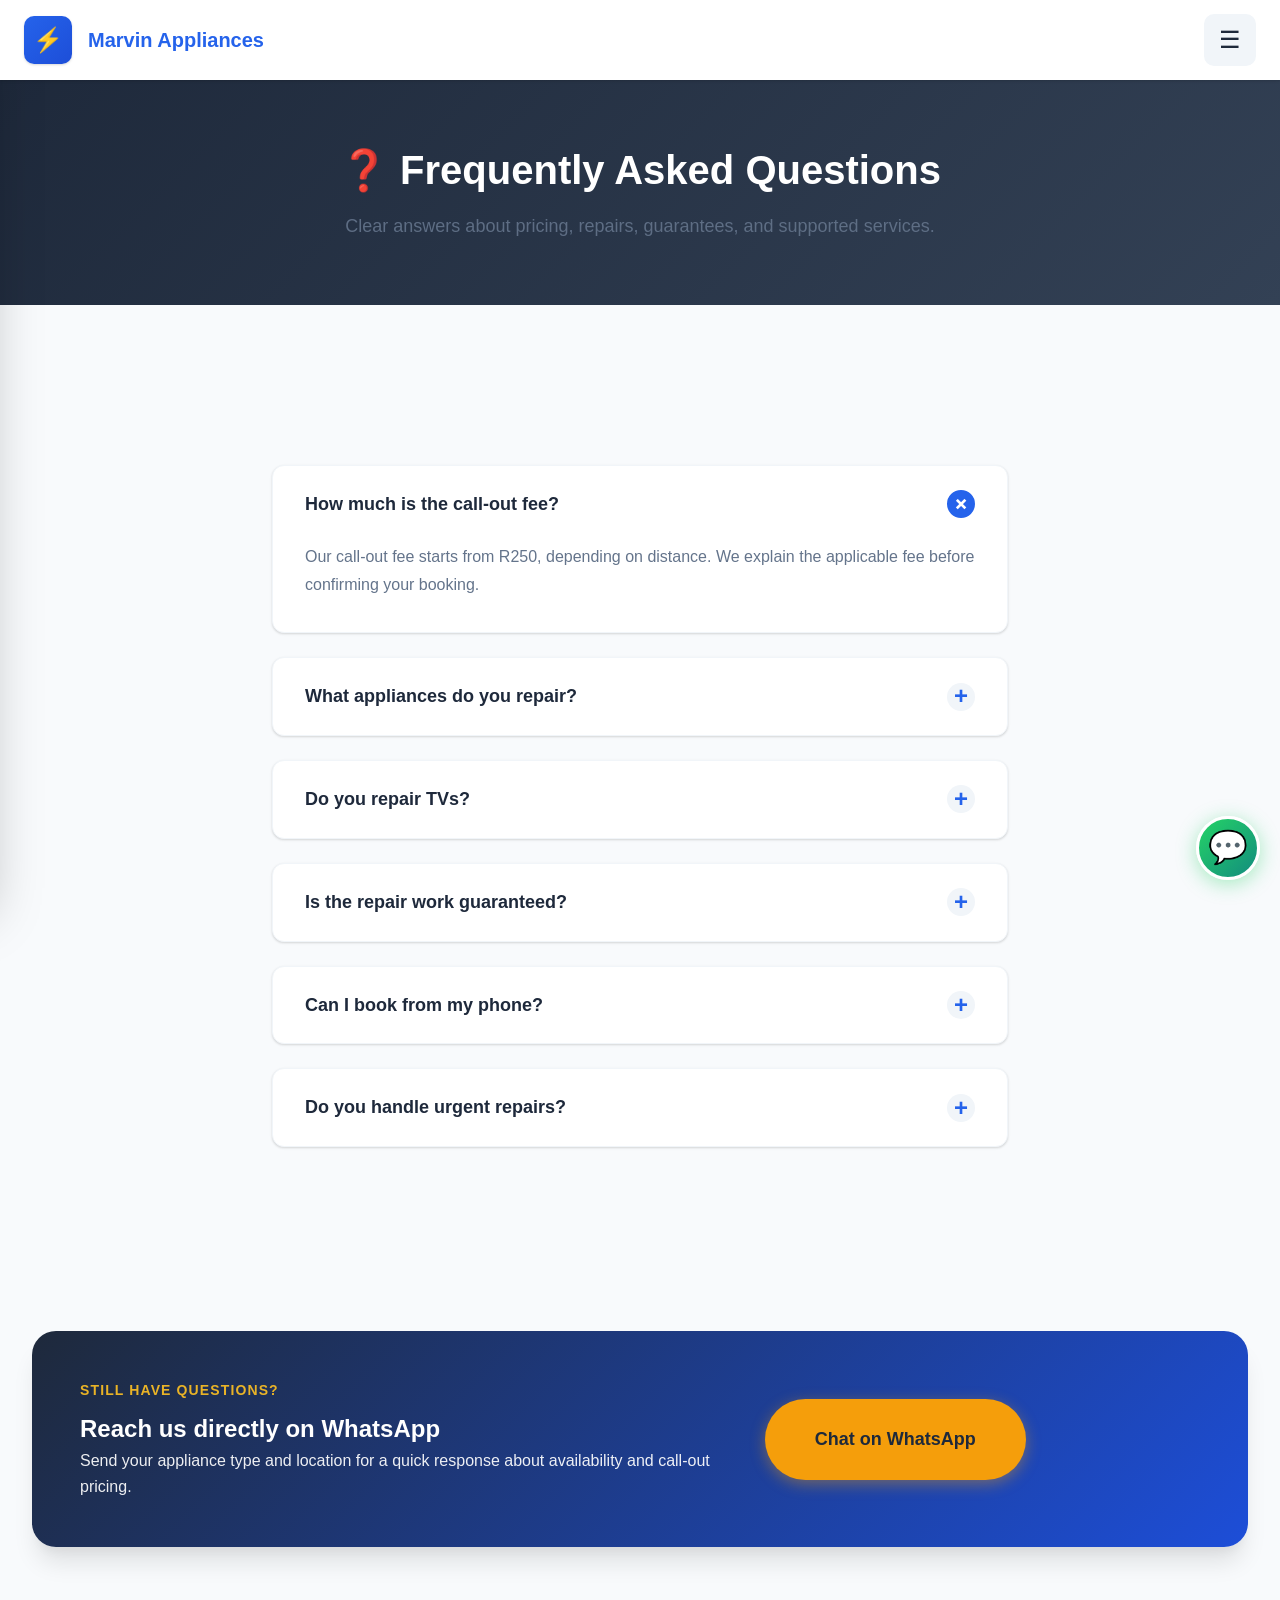
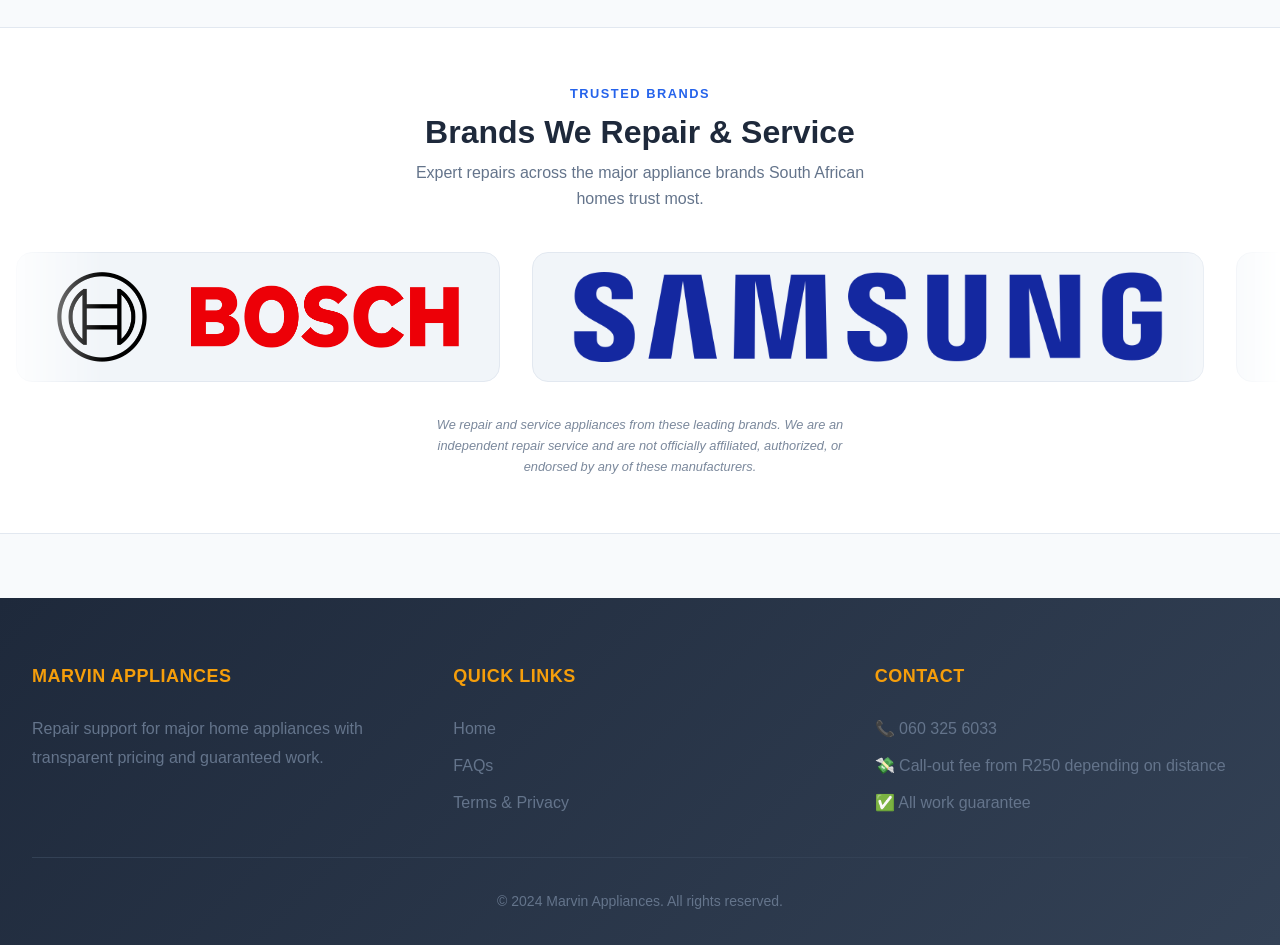
==== commit 8b4e057c: "update" ====
--- a/faq.html
+++ b/faq.html
@@ -85,7 +85,331 @@
             </div>
         </section>
     </main>
-
+<!-- ============================================================
+     BRANDS WE SERVICE — Logo Carousel
+     Copy-paste this entire block into any page,
+     just before </main> or wherever you want it.
+     ============================================================ -->
+
+<section id="brands-we-service" aria-label="Brands we repair and service" style="
+  /* Scope: all styles are inline or scoped by #brands-we-service so they
+     cannot collide with any existing rule in styles.css */
+  background: var(--white, #ffffff);
+  border-top: 1px solid var(--border, #e2e8f0);
+  border-bottom: 1px solid var(--border, #e2e8f0);
+  padding: clamp(2rem, 5vw, 3.5rem) 0;
+  overflow: hidden;
+  /* Prevent the scrolling track from bleeding out */
+  contain: layout style;
+">
+
+  <!-- Section heading -->
+  <div style="
+    text-align: center;
+    padding: 0 clamp(1rem, 4vw, 2rem);
+    margin-bottom: clamp(1.5rem, 4vw, 2.5rem);
+  ">
+    <p style="
+      text-transform: uppercase;
+      letter-spacing: 0.12em;
+      font-size: clamp(0.7rem, 2vw, 0.8rem);
+      font-weight: 700;
+      color: var(--primary, #2563eb);
+      margin-bottom: 0.5rem;
+    ">Trusted Brands</p>
+    <h2 style="
+      font-size: clamp(1.35rem, 4vw, 2rem);
+      font-weight: 800;
+      color: var(--dark, #1e293b);
+      margin: 0 0 0.5rem;
+      line-height: 1.25;
+    ">Brands We Repair &amp; Service</h2>
+    <p style="
+      color: var(--secondary, #64748b);
+      font-size: clamp(0.875rem, 2.5vw, 1rem);
+      max-width: 52ch;
+      margin: 0 auto;
+      line-height: 1.6;
+    ">Expert repairs across the major appliance brands South African homes trust most.</p>
+  </div>
+
+  <!-- ── Carousel wrapper ── -->
+  <!-- Role=region + aria-label makes it a landmark; tabindex lets keyboard users focus it -->
+  <div
+    id="bws-track-outer"
+    role="region"
+    aria-label="Scrolling brand logos"
+    tabindex="0"
+    style="
+      position: relative;
+      width: 100%;
+      overflow: hidden;
+      /* Edge fade masks */
+      -webkit-mask-image: linear-gradient(to right, transparent 0%, black 8%, black 92%, transparent 100%);
+              mask-image: linear-gradient(to right, transparent 0%, black 8%, black 92%, transparent 100%);
+      /* Keyboard focus ring */
+      outline-offset: 3px;
+    "
+    aria-roledescription="carousel"
+  >
+    <!-- The moving strip; duplicated for seamless loop -->
+    <div id="bws-track" style="
+      display: flex;
+      align-items: center;
+      width: max-content;
+      /* animation defined in <style> block below */
+      animation: bws-scroll 28s linear infinite;
+      will-change: transform;
+    ">
+
+      <!-- ── Slot A (original set) ── -->
+      <div class="bws-logo-item" aria-hidden="false">
+        <img src="assets/logos/Bosch.png"
+             alt="Bosch"
+             loading="lazy"
+             decoding="async"
+             width="240" height="54"
+             style="height:clamp(54px,8vw,90px);width:auto;max-width:none;">
+      </div>
+      <div class="bws-logo-item" aria-hidden="false">
+        <img src="assets/logos/Samsung.png"
+             alt="Samsung"
+             loading="lazy"
+             decoding="async"
+             width="240" height="37"
+             style="height:clamp(54px,8vw,90px);width:auto;max-width:none;">
+      </div>
+      <div class="bws-logo-item" aria-hidden="false">
+        <img src="assets/logos/LG.png"
+             alt="LG"
+             loading="lazy"
+             decoding="async"
+             width="125" height="120"
+             style="height:clamp(54px,8vw,90px);width:auto;max-width:none;">
+      </div>
+      <div class="bws-logo-item" aria-hidden="false">
+        <img src="assets/logos/Whirlpool_Corporation.png"
+             alt="Whirlpool"
+             loading="lazy"
+             decoding="async"
+             width="240" height="80"
+             style="height:clamp(54px,8vw,90px);width:auto;max-width:none;">
+      </div>
+      <div class="bws-logo-item" aria-hidden="false">
+        <img src="assets/logos/defy.png"
+             alt="Defy"
+             loading="lazy"
+             decoding="async"
+             width="240" height="89"
+             style="height:clamp(54px,8vw,90px);width:auto;max-width:none;">
+      </div>
+      <div class="bws-logo-item" aria-hidden="false">
+        <img src="assets/logos/hisense.png"
+             alt="Hisense"
+             loading="lazy"
+             decoding="async"
+             width="120" height="120"
+             style="height:clamp(54px,8vw,90px);width:auto;max-width:none;">
+      </div>
+
+      <!-- ── Slot B (exact duplicate — aria-hidden so screen readers skip it) ── -->
+      <div class="bws-logo-item" aria-hidden="true">
+        <img src="assets/logos/Bosch.png"      alt="" loading="lazy" decoding="async" width="240" height="54"  style="height:clamp(54px,8vw,90px);width:auto;max-width:none;">
+      </div>
+      <div class="bws-logo-item" aria-hidden="true">
+        <img src="assets/logos/Samsung.png"    alt="" loading="lazy" decoding="async" width="240" height="37"  style="height:clamp(54px,8vw,90px);width:auto;max-width:none;">
+      </div>
+      <div class="bws-logo-item" aria-hidden="true">
+        <img src="assets/logos/LG.png"         alt="" loading="lazy" decoding="async" width="125" height="120" style="height:clamp(54px,8vw,90px);width:auto;max-width:none;">
+      </div>
+      <div class="bws-logo-item" aria-hidden="true">
+        <img src="assets/logos/Whirlpool_Corporation.png" alt="" loading="lazy" decoding="async" width="240" height="80"  style="height:clamp(54px,8vw,90px);width:auto;max-width:none;">
+      </div>
+      <div class="bws-logo-item" aria-hidden="true">
+        <img src="assets/logos/defy.png"       alt="" loading="lazy" decoding="async" width="240" height="89"  style="height:clamp(54px,8vw,90px);width:auto;max-width:none;">
+      </div>
+      <div class="bws-logo-item" aria-hidden="true">
+        <img src="assets/logos/hisense.png"    alt="" loading="lazy" decoding="async" width="120" height="120" style="height:clamp(54px,8vw,90px);width:auto;max-width:none;">
+      </div>
+
+    </div><!-- /bws-track -->
+  </div><!-- /bws-track-outer -->
+
+  <!-- Disclaimer -->
+  <p style="
+    text-align: center;
+    max-width: 70ch;
+    margin: clamp(1.25rem, 3vw, 2rem) auto 0;
+    padding: 0 clamp(1rem, 4vw, 2rem);
+    font-size: clamp(0.72rem, 2vw, 0.8rem);
+    color: var(--secondary, #64748b);
+    line-height: 1.65;
+    font-style: italic;
+    opacity: 0.85;
+  ">
+    We repair and service appliances from these leading brands. We are an independent repair service and are not officially affiliated, authorized, or endorsed by any of these manufacturers.
+  </p>
+
+</section>
+<!-- /brands-we-service -->
+
+
+<!-- ─────────────────────────────────────────────────────────
+     Scoped styles for the carousel.
+     Place this <style> block ONCE on any page that uses the section.
+     Using the #brands-we-service prefix ensures zero collision.
+     ───────────────────────────────────────────────────────── -->
+<style>
+/* ── Logo item pill ── */
+#brands-we-service .bws-logo-item {
+  display: flex;
+  align-items: center;
+  justify-content: center;
+  padding: clamp(0.75rem, 2vw, 1rem) clamp(1.5rem, 4vw, 2.5rem);
+  margin: 0 clamp(0.5rem, 1.5vw, 1rem);
+  background: var(--lighter, #f1f5f9);
+  border-radius: 16px;
+  border: 1px solid var(--border, #e2e8f0);
+  min-height: clamp(88px, 14vw, 130px);
+  min-width: clamp(140px, 20vw, 220px);
+  transition: transform 200ms ease, box-shadow 200ms ease, background 200ms ease;
+  flex-shrink: 0;
+}
+
+#brands-we-service .bws-logo-item img {
+  /* Let the height drive size; width is auto */
+  display: block;
+  height: clamp(54px, 8vw, 90px);
+  width: auto;
+  max-width: none;
+  object-fit: contain;
+  /* Crisp on retina */
+  image-rendering: -webkit-optimize-contrast;
+  image-rendering: crisp-edges;
+}
+
+/* Dark logos pop on light backgrounds; filter neutral — only active in dark mode */
+@media (prefers-color-scheme: dark) {
+  #brands-we-service .bws-logo-item img {
+    filter: brightness(0) invert(1);
+    opacity: 0.9;
+  }
+  #brands-we-service .bws-logo-item {
+    background: var(--lighter, #1e293b);
+    border-color: var(--border, #334155);
+  }
+}
+
+/* Hover / focus lift (skip on touch-only devices) */
+@media (hover: hover) {
+  #brands-we-service .bws-logo-item:hover {
+    transform: translateY(-4px) scale(1.04);
+    box-shadow: 0 8px 24px rgba(0,0,0,0.10);
+    background: var(--white, #ffffff);
+  }
+}
+
+/* ── Scroll animation ── */
+@keyframes bws-scroll {
+  0%   { transform: translateX(0); }
+  100% { transform: translateX(-50%); }
+  /* -50% because the track contains 2 identical sets; moving by exactly
+     one set width creates a perfect seamless loop */
+}
+
+/* Pause on hover over the outer wrapper */
+#bws-track-outer:hover #bws-track,
+#bws-track-outer:focus-within #bws-track {
+  animation-play-state: paused;
+}
+
+/* Honour reduced-motion preference */
+@media (prefers-reduced-motion: reduce) {
+  #bws-track {
+    animation: none !important;
+    flex-wrap: wrap;
+    justify-content: center;
+    width: 100% !important;
+  }
+  #bws-track-outer {
+    -webkit-mask-image: none !important;
+            mask-image: none !important;
+  }
+}
+
+/* Focus ring for keyboard users */
+#bws-track-outer:focus-visible {
+  outline: 3px solid var(--accent, #f59e0b);
+  outline-offset: 4px;
+  border-radius: 4px;
+}
+</style>
+
+
+<!-- ─────────────────────────────────────────────────────────
+     Tiny vanilla JS — touch-swipe support + dynamic pause.
+     Runs once on DOMContentLoaded; no globals polluted.
+     ───────────────────────────────────────────────────────── -->
+<script>
+(function () {
+  'use strict';
+
+  document.addEventListener('DOMContentLoaded', function () {
+    var outer = document.getElementById('bws-track-outer');
+    var track = document.getElementById('bws-track');
+    if (!outer || !track) return;
+
+    /* ── Touch swipe: pause while finger is down ── */
+    var touchStartX = 0;
+    var isPaused    = false;
+
+    outer.addEventListener('touchstart', function (e) {
+      touchStartX = e.touches[0].clientX;
+      track.style.animationPlayState = 'paused';
+      isPaused = true;
+    }, { passive: true });
+
+    outer.addEventListener('touchend', function (e) {
+      var diff = e.changedTouches[0].clientX - touchStartX;
+      /* Optional: nudge animation offset for a swipe feel — kept minimal
+         to avoid complexity; just resume after a short delay */
+      setTimeout(function () {
+        if (isPaused) {
+          track.style.animationPlayState = 'running';
+          isPaused = false;
+        }
+      }, 800);
+    }, { passive: true });
+
+    /* ── Keyboard: space/enter to toggle pause while section is focused ── */
+    outer.addEventListener('keydown', function (e) {
+      if (e.key === ' ' || e.key === 'Enter') {
+        e.preventDefault();
+        isPaused = !isPaused;
+        track.style.animationPlayState = isPaused ? 'paused' : 'running';
+        outer.setAttribute('aria-label',
+          isPaused
+            ? 'Scrolling brand logos — paused. Press Space to resume.'
+            : 'Scrolling brand logos — playing. Press Space to pause.'
+        );
+      }
+    });
+
+    /* ── Intersection Observer: stop animation when off-screen (perf) ── */
+    if ('IntersectionObserver' in window) {
+      var io = new IntersectionObserver(function (entries) {
+        entries.forEach(function (entry) {
+          if (!isPaused) {
+            track.style.animationPlayState =
+              entry.isIntersecting ? 'running' : 'paused';
+          }
+        });
+      }, { threshold: 0 });
+      io.observe(outer);
+    }
+  });
+}());
+</script>
     <footer class="footer">
         <div class="footer-content">
             <div class="footer-section">
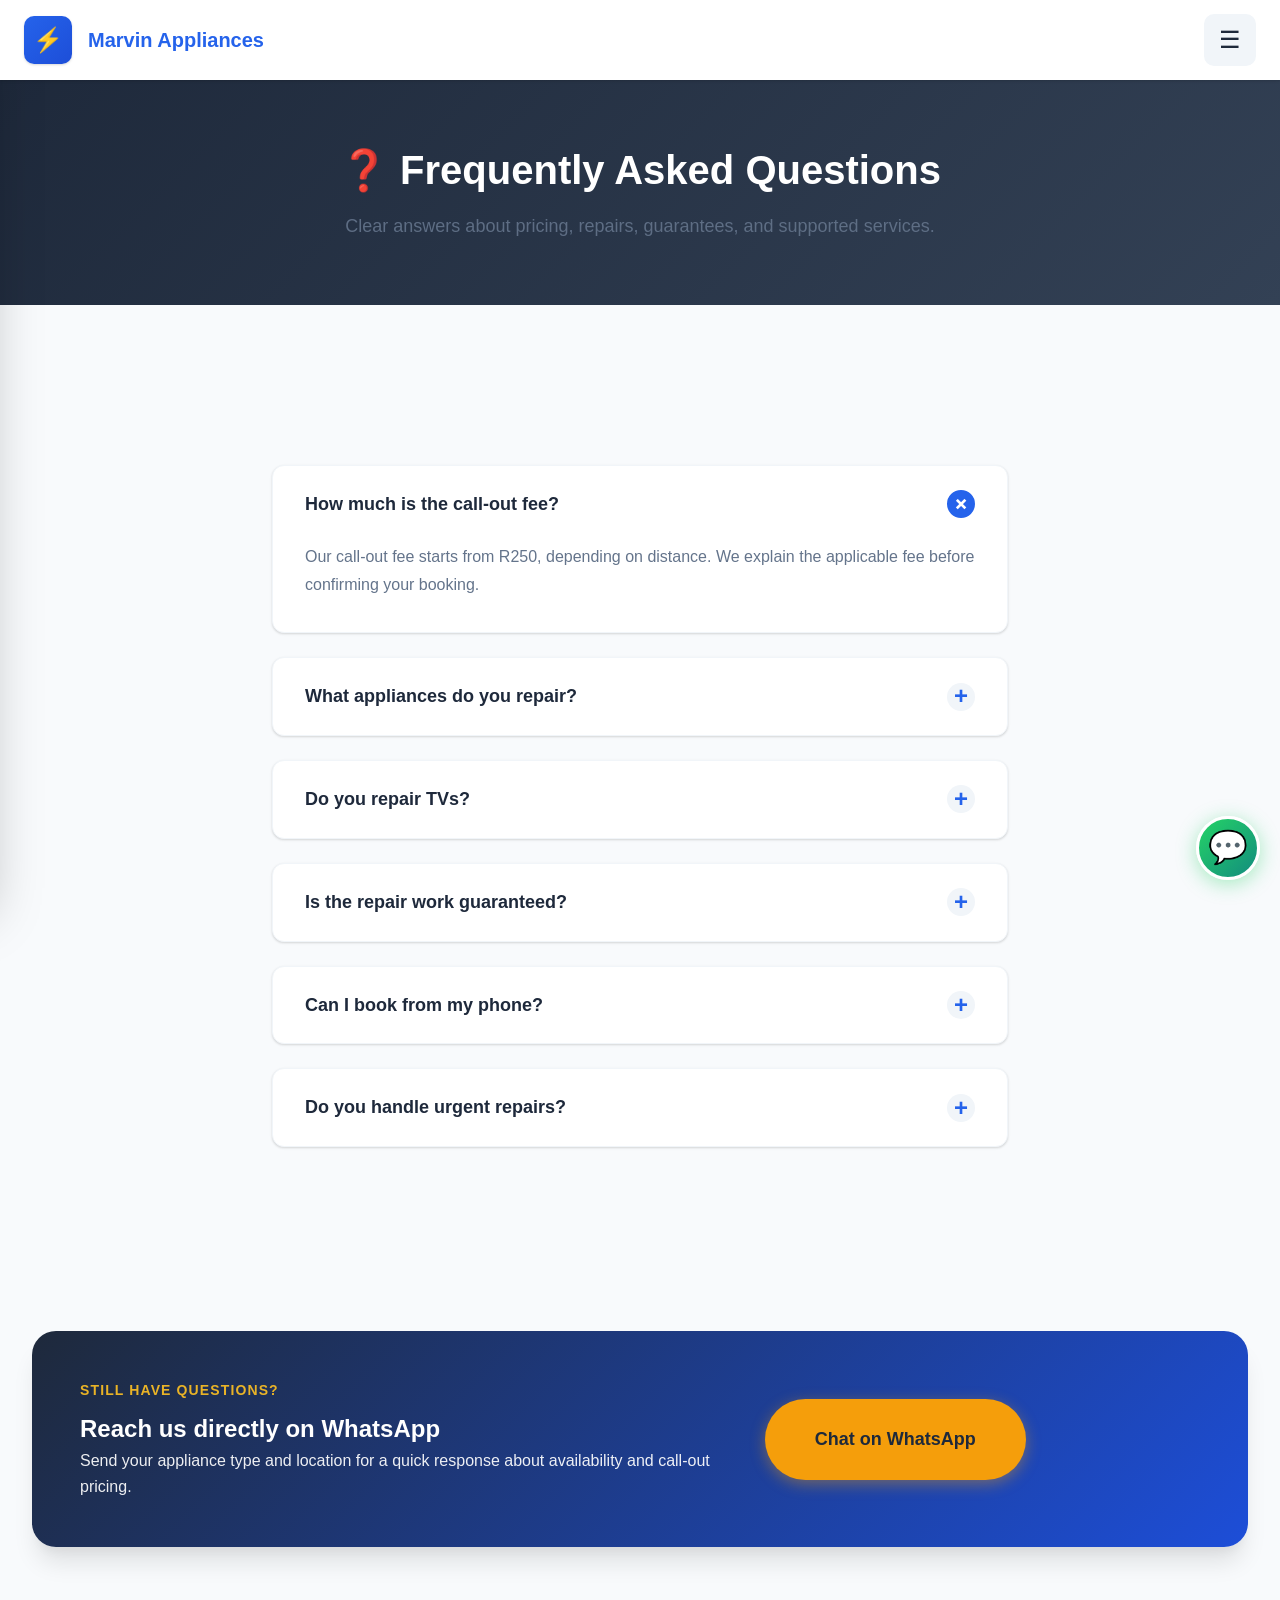
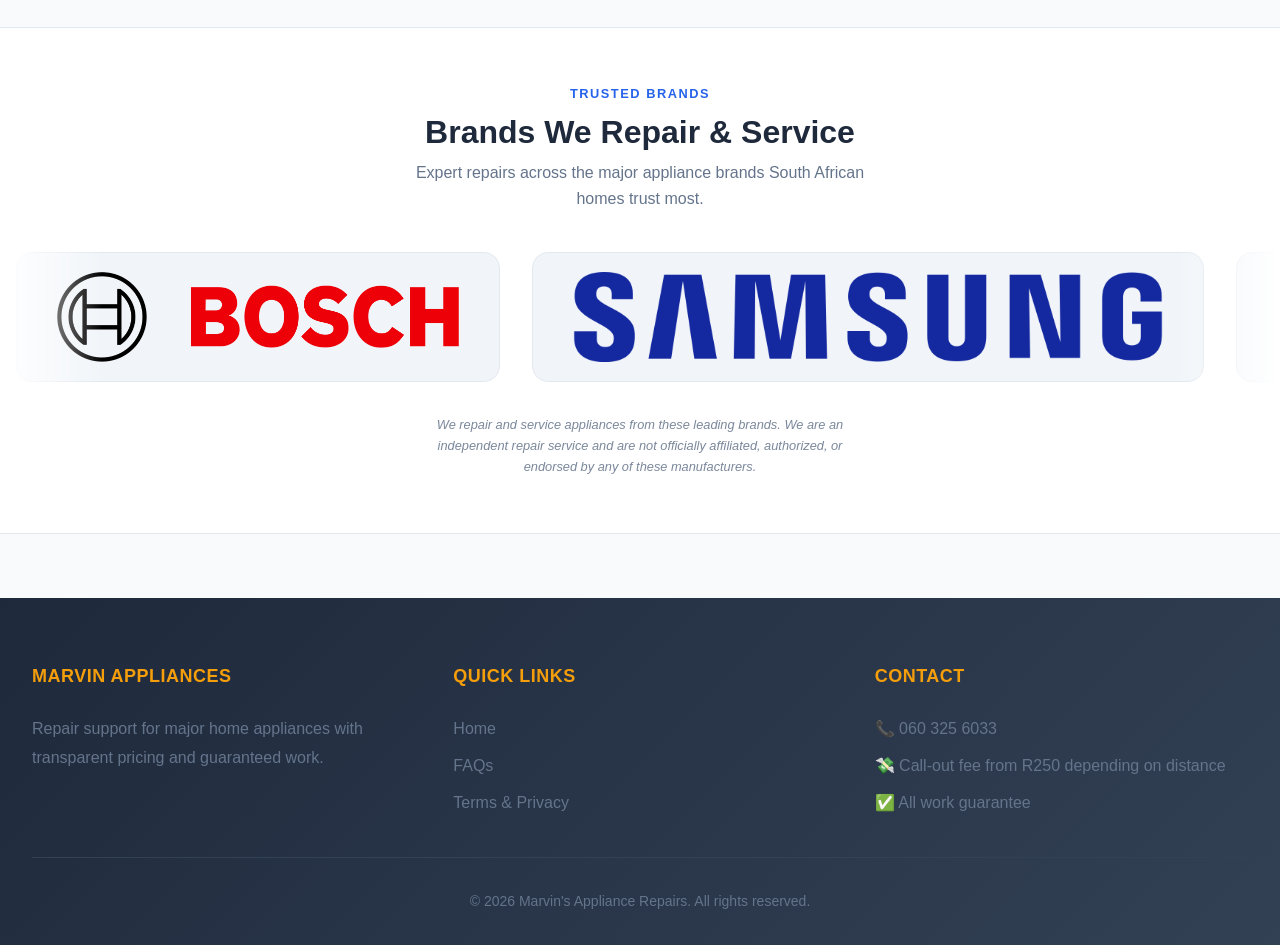
==== commit 591c8ded: "Apply SEO updates to faq.html" ====
--- a/faq.html
+++ b/faq.html
@@ -1,9 +1,9 @@
 <!DOCTYPE html>
-<html lang="en">
+<html lang="en-ZA">
 <head>
     <meta charset="UTF-8">
     <meta name="viewport" content="width=device-width, initial-scale=1.0, viewport-fit=cover">
-    <meta name="description" content="Answers about pricing, guarantees, service areas, and supported appliance categories for Marvin Appliances.">
+    <meta name="description" content="Common questions about Marvin's Appliance Repairs in Cape Town & Kuils River. Call-out pricing from R250, service areas, guaranteed workmanship, and same-day bookings explained.">
     <meta name="theme-color" content="#2563eb">
     <meta name="msapplication-TileColor" content="#2563eb">
     <meta name="apple-mobile-web-app-capable" content="yes">
@@ -11,9 +11,65 @@
     <meta name="apple-mobile-web-app-title" content="Marvin Appliances">
     <meta name="format-detection" content="telephone=yes">
     <meta name="mobile-web-app-capable" content="yes">
-    <link rel="canonical" href="https://marvinappliances.co.za/faq.html">
-    <title>FAQs | Marvin Appliances</title>
+    <link rel="canonical" href="https://marvinsappliancerepairs.co.za/faq.html">
+    <title>FAQ — Appliance Repairs Cape Town | Pricing, Areas & Guarantee | Marvin's</title>
     <link rel="stylesheet" href="styles.css">
+<script type="application/ld+json">
+{
+  "@context": "https://schema.org",
+  "@type": "FAQPage",
+  "mainEntity": [
+    {
+      "@type": "Question",
+      "name": "How much is the call-out fee?",
+      "acceptedAnswer": {
+        "@type": "Answer",
+        "text": "Our call-out fee starts from R250, depending on distance from Kuils River. We explain the applicable fee before confirming your booking."
+      }
+    },
+    {
+      "@type": "Question",
+      "name": "What appliances do you repair?",
+      "acceptedAnswer": {
+        "@type": "Answer",
+        "text": "We repair washing machines, tumble dryers, fridges and freezers, stoves and ovens, microwaves, dishwashers, gas stoves, geysers, and ice machines across Cape Town and surrounding areas."
+      }
+    },
+    {
+      "@type": "Question",
+      "name": "Do you repair TVs?",
+      "acceptedAnswer": {
+        "@type": "Answer",
+        "text": "No. We focus exclusively on domestic appliance repairs and do not offer TV repairs."
+      }
+    },
+    {
+      "@type": "Question",
+      "name": "Is the repair work guaranteed?",
+      "acceptedAnswer": {
+        "@type": "Answer",
+        "text": "Yes. All completed repair work is backed by our workmanship guarantee."
+      }
+    },
+    {
+      "@type": "Question",
+      "name": "Do you handle urgent repairs?",
+      "acceptedAnswer": {
+        "@type": "Answer",
+        "text": "Yes. WhatsApp or call us with the appliance type, your area in Cape Town, and the fault description so we can guide you on the next available slot."
+      }
+    },
+    {
+      "@type": "Question",
+      "name": "Which areas in Cape Town do you service?",
+      "acceptedAnswer": {
+        "@type": "Answer",
+        "text": "We service Kuils River, Kuilsrivier, Bellville, Brackenfell, Durbanville, Mitchells Plain, Somerset West, Stellenbosch, Strand, Kraaifontein, Parow, Goodwood and the broader Cape Town metro area."
+      }
+    }
+  ]
+}
+</script>
 </head>
 <body>
     <header class="header">
@@ -28,6 +84,7 @@
             <li><a href="service-washing.html">🧺 Washing Machine & Tumble Dryer</a></li>
             <li><a href="service-microwave.html">🍳 Microwaves, Stoves & Ovens</a></li>
             <li><a href="service-general.html">🔧 Dishwashers, Gas Stoves & Geysers</a></li>
+            <li><a href="service-areas.html">📍 Service Areas</a></li>
             <li><a href="faq.html">❓ FAQs</a></li>
             <li><a href="legal.html">📄 Terms & Privacy</a></li>
         </ul>
@@ -429,7 +486,7 @@
                 <p>✅ All work guarantee</p>
             </div>
         </div>
-        <div class="footer-bottom"><p>&copy; 2024 Marvin Appliances. All rights reserved.</p></div>
+        <div class="footer-bottom"><p>&copy; 2026 Marvin's Appliance Repairs. All rights reserved.</p></div>
     </footer>
 
     <a href="https://wa.me/27603256033" target="_blank" rel="noopener noreferrer" class="whatsapp-float" aria-label="Chat on WhatsApp">💬</a>
--- a/styles.css
+++ b/styles.css
@@ -123,6 +123,25 @@
     justify-content: space-between;
     padding: 0 var(--space-3);
     transition: box-shadow var(--transition-base), transform var(--transition-base);
+}
+
+.home-page .header {
+    background-image:
+        linear-gradient(90deg, rgba(30, 41, 59, 0.74), rgba(37, 99, 235, 0.68)),
+        url('assets/images/header-bg.svg');
+    background-size: cover;
+    background-position: center;
+    color: var(--white);
+}
+
+.home-page .logo,
+.home-page .menu-toggle {
+    color: var(--white);
+}
+
+.home-page .menu-toggle {
+    background: rgba(255, 255, 255, 0.18);
+    border: 1px solid rgba(255, 255, 255, 0.28);
 }
 
 .header.scrolled {
@@ -847,6 +866,14 @@
     color: var(--white);
 }
 
+.service-area-map {
+    width: 100%;
+    height: 220px;
+    border: 0;
+    border-radius: 12px;
+    margin-top: var(--space-2);
+}
+
 .footer-bottom {
     text-align: center;
     padding-top: var(--space-4);
